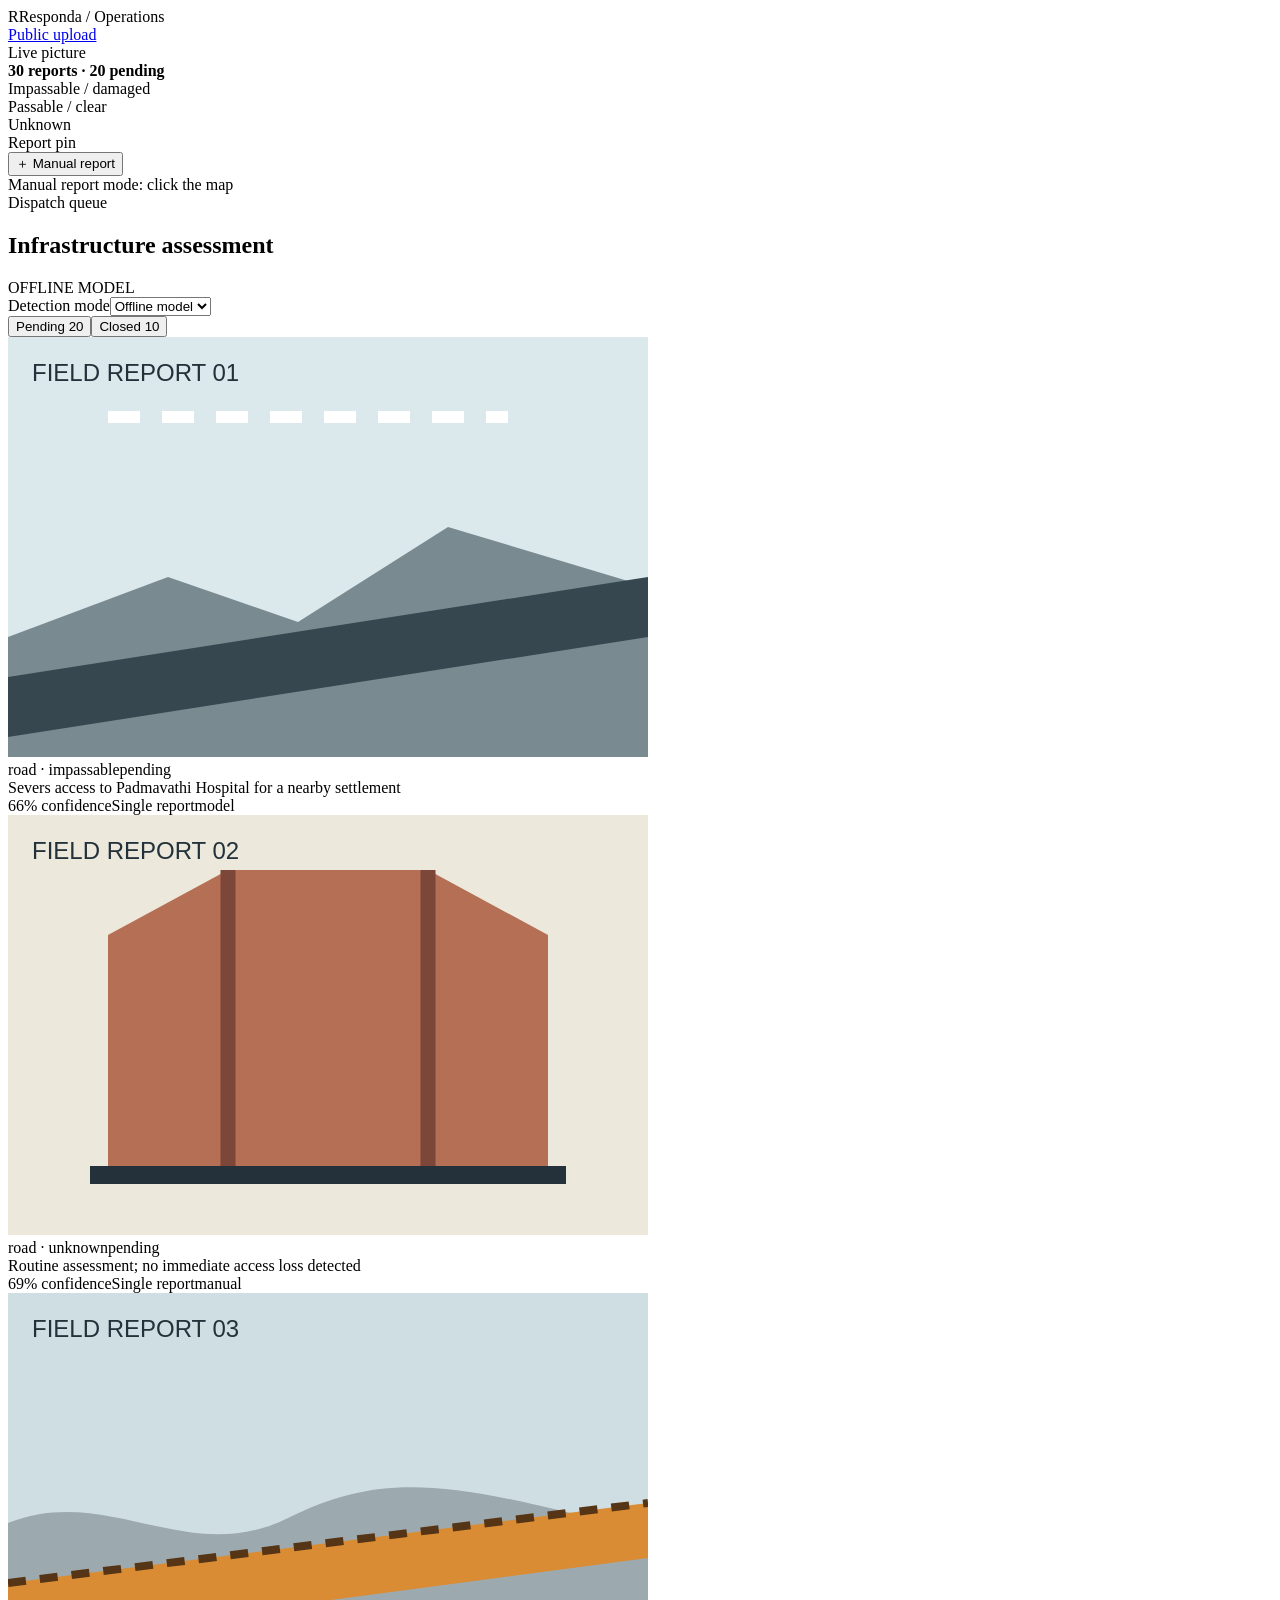
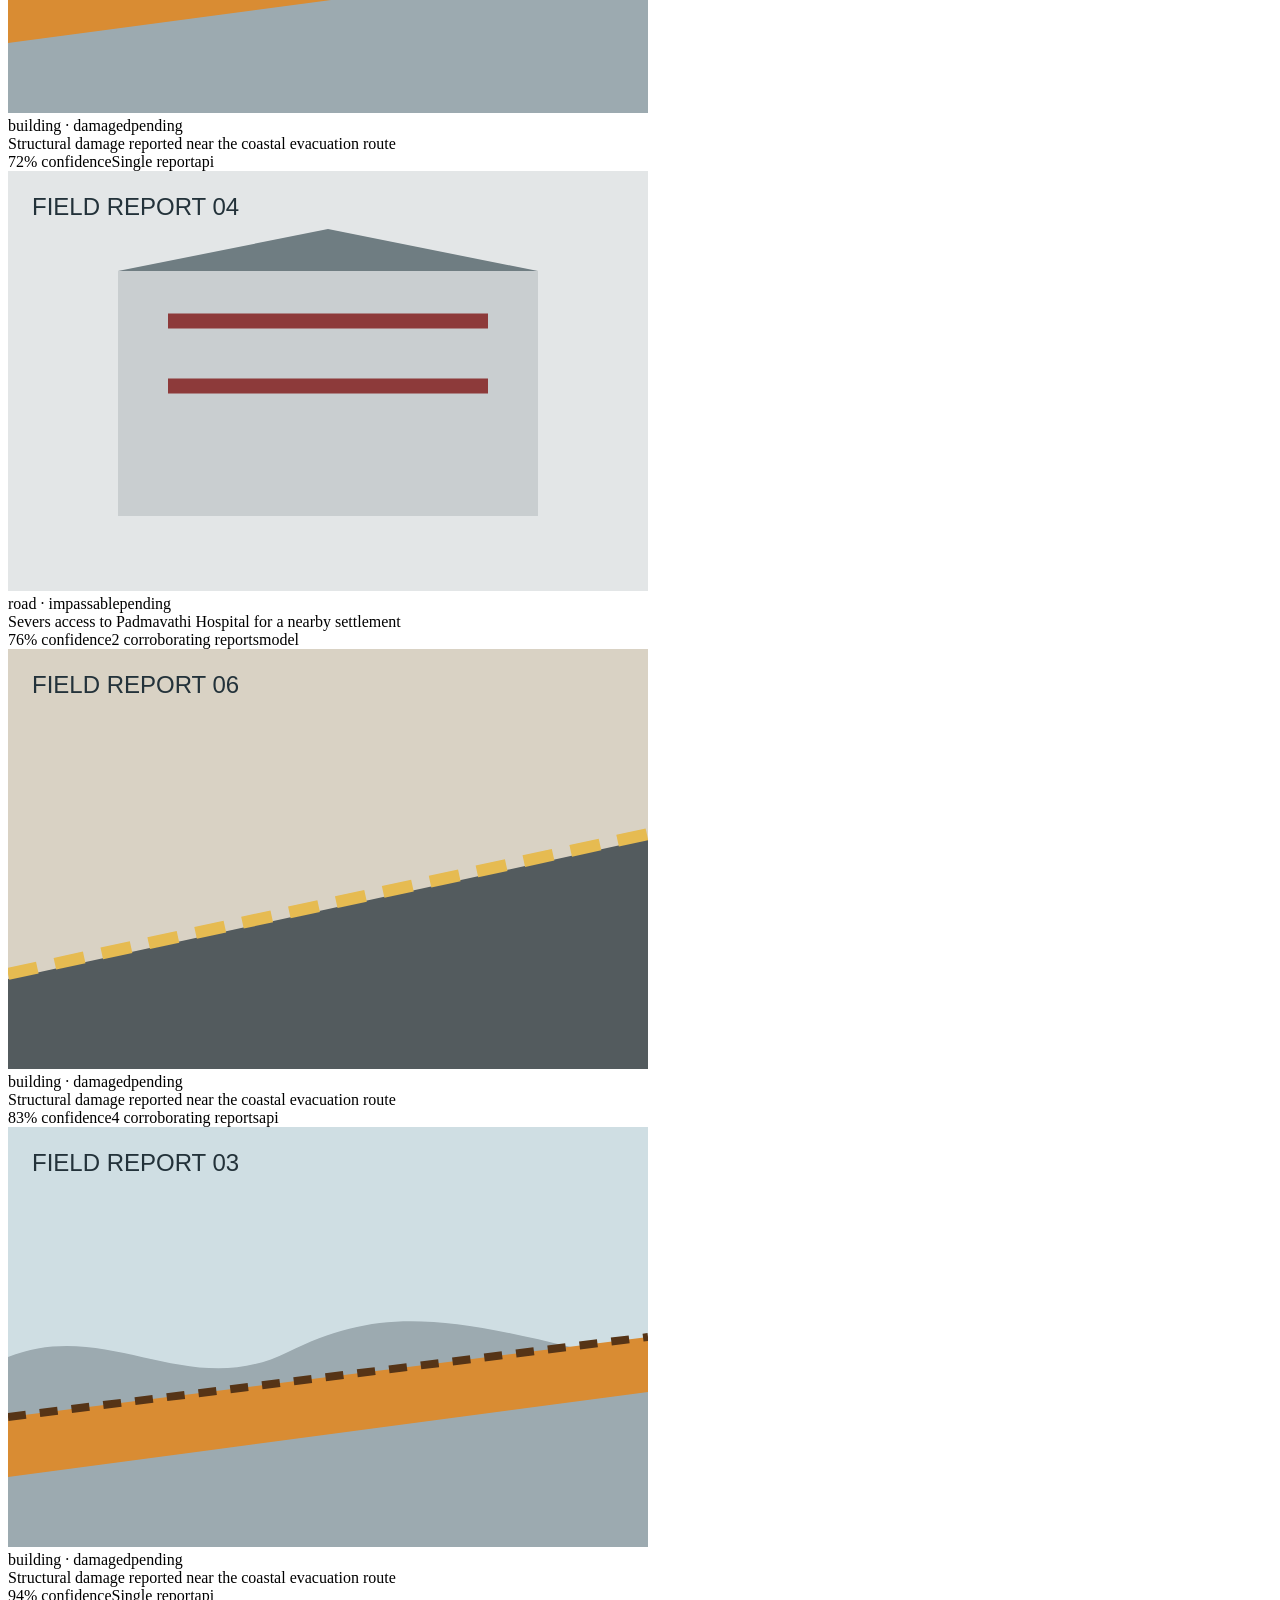
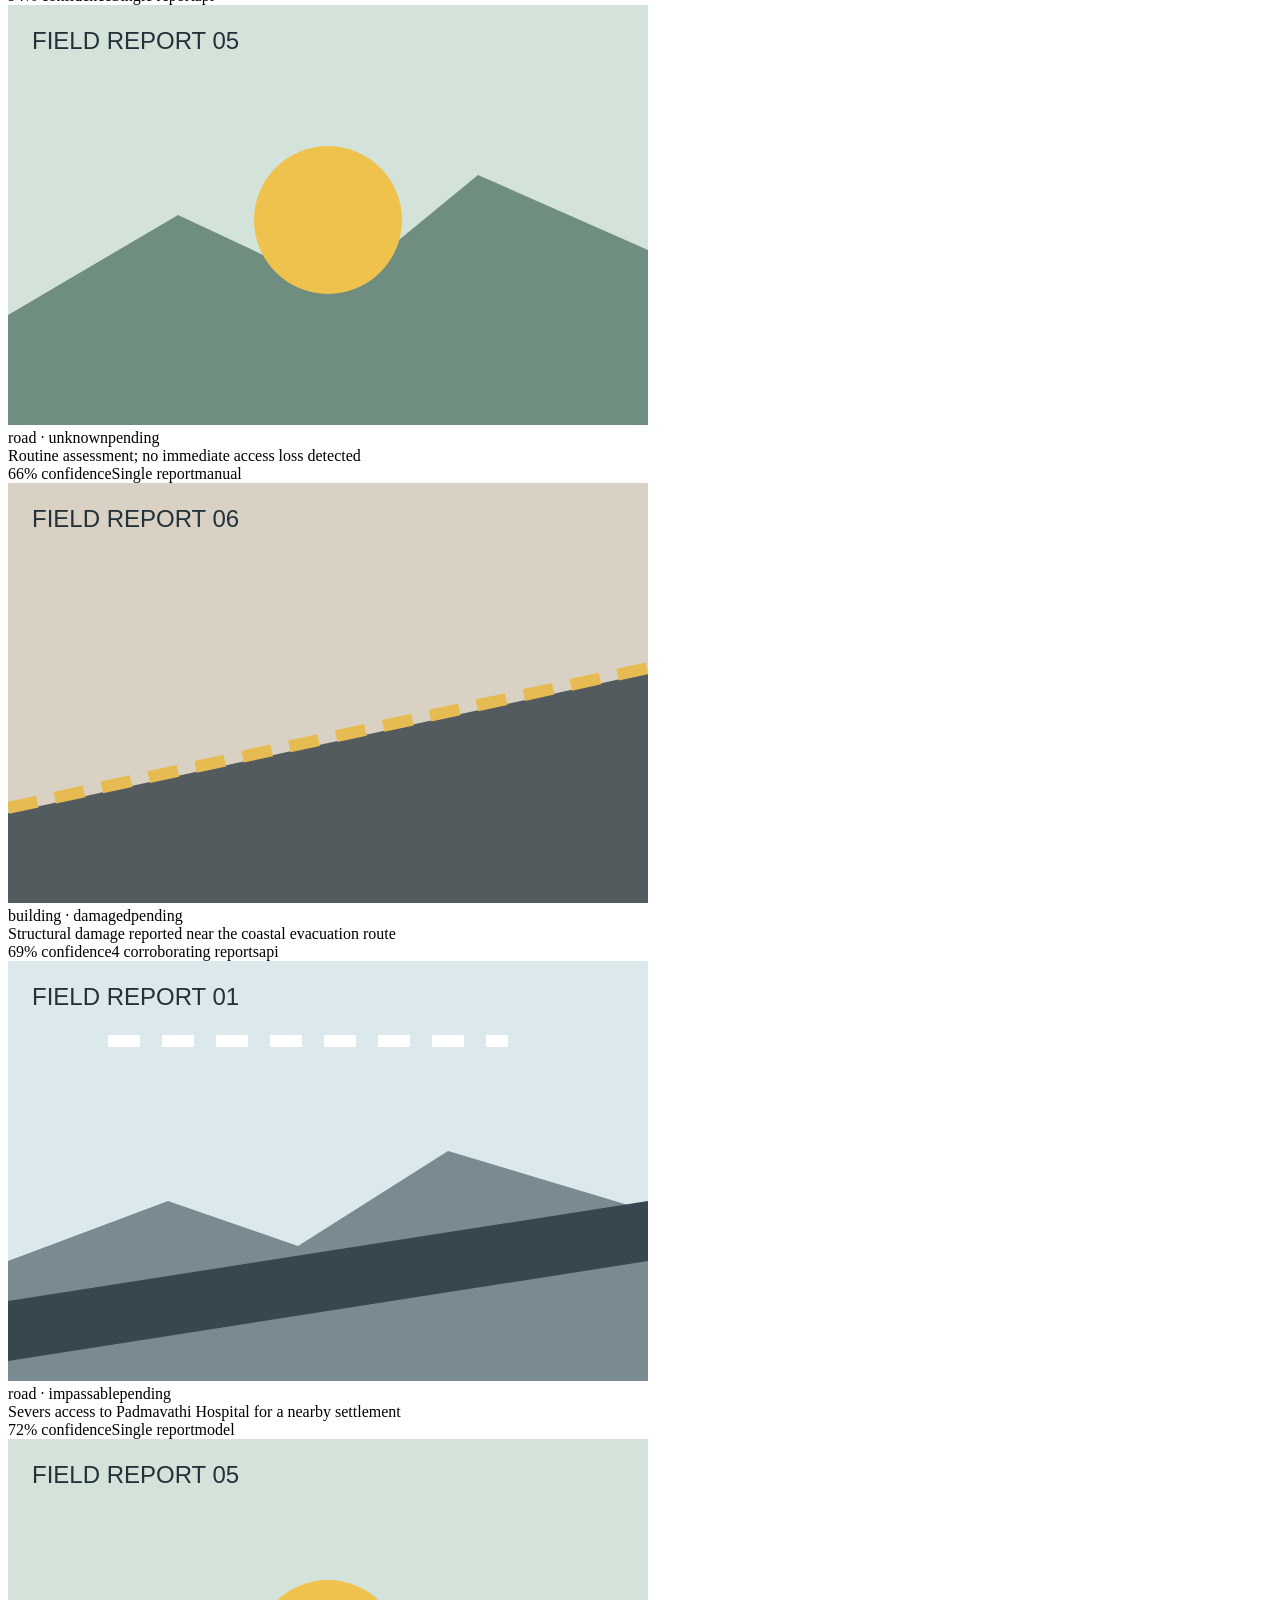
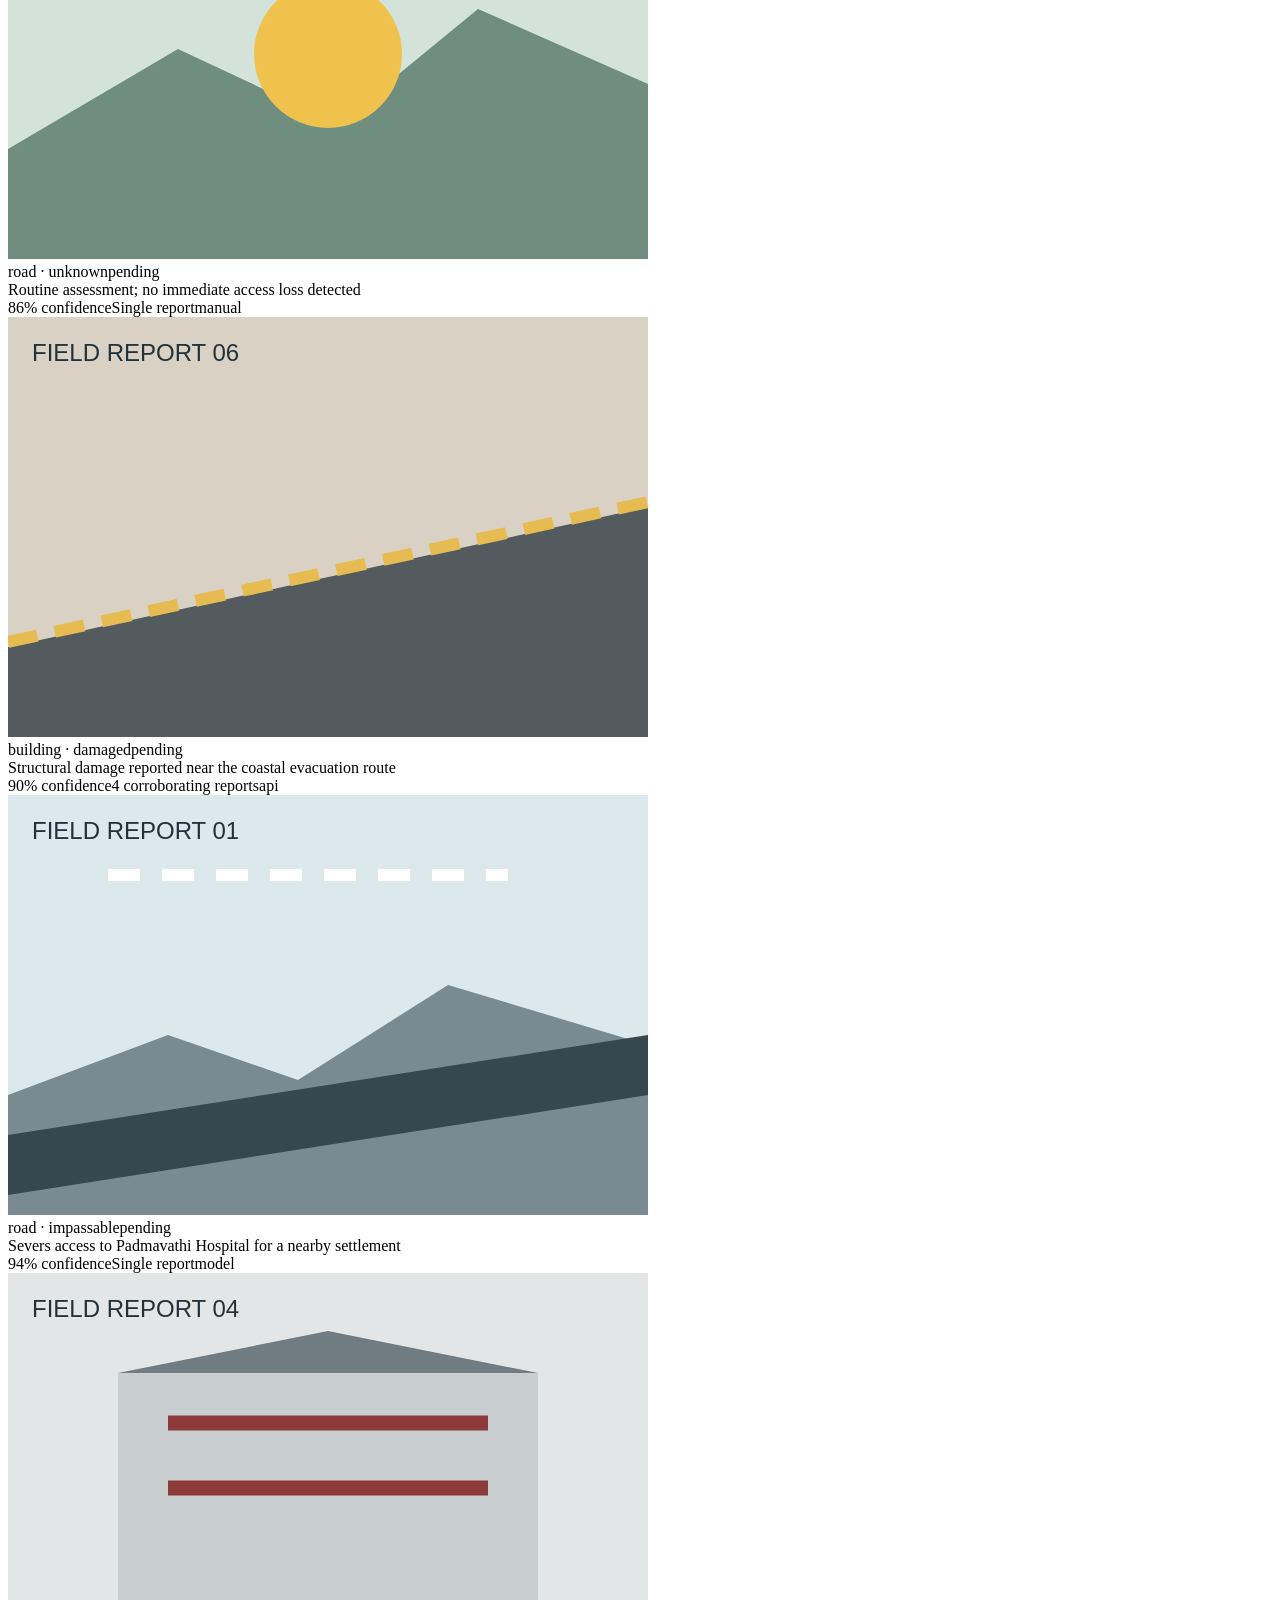
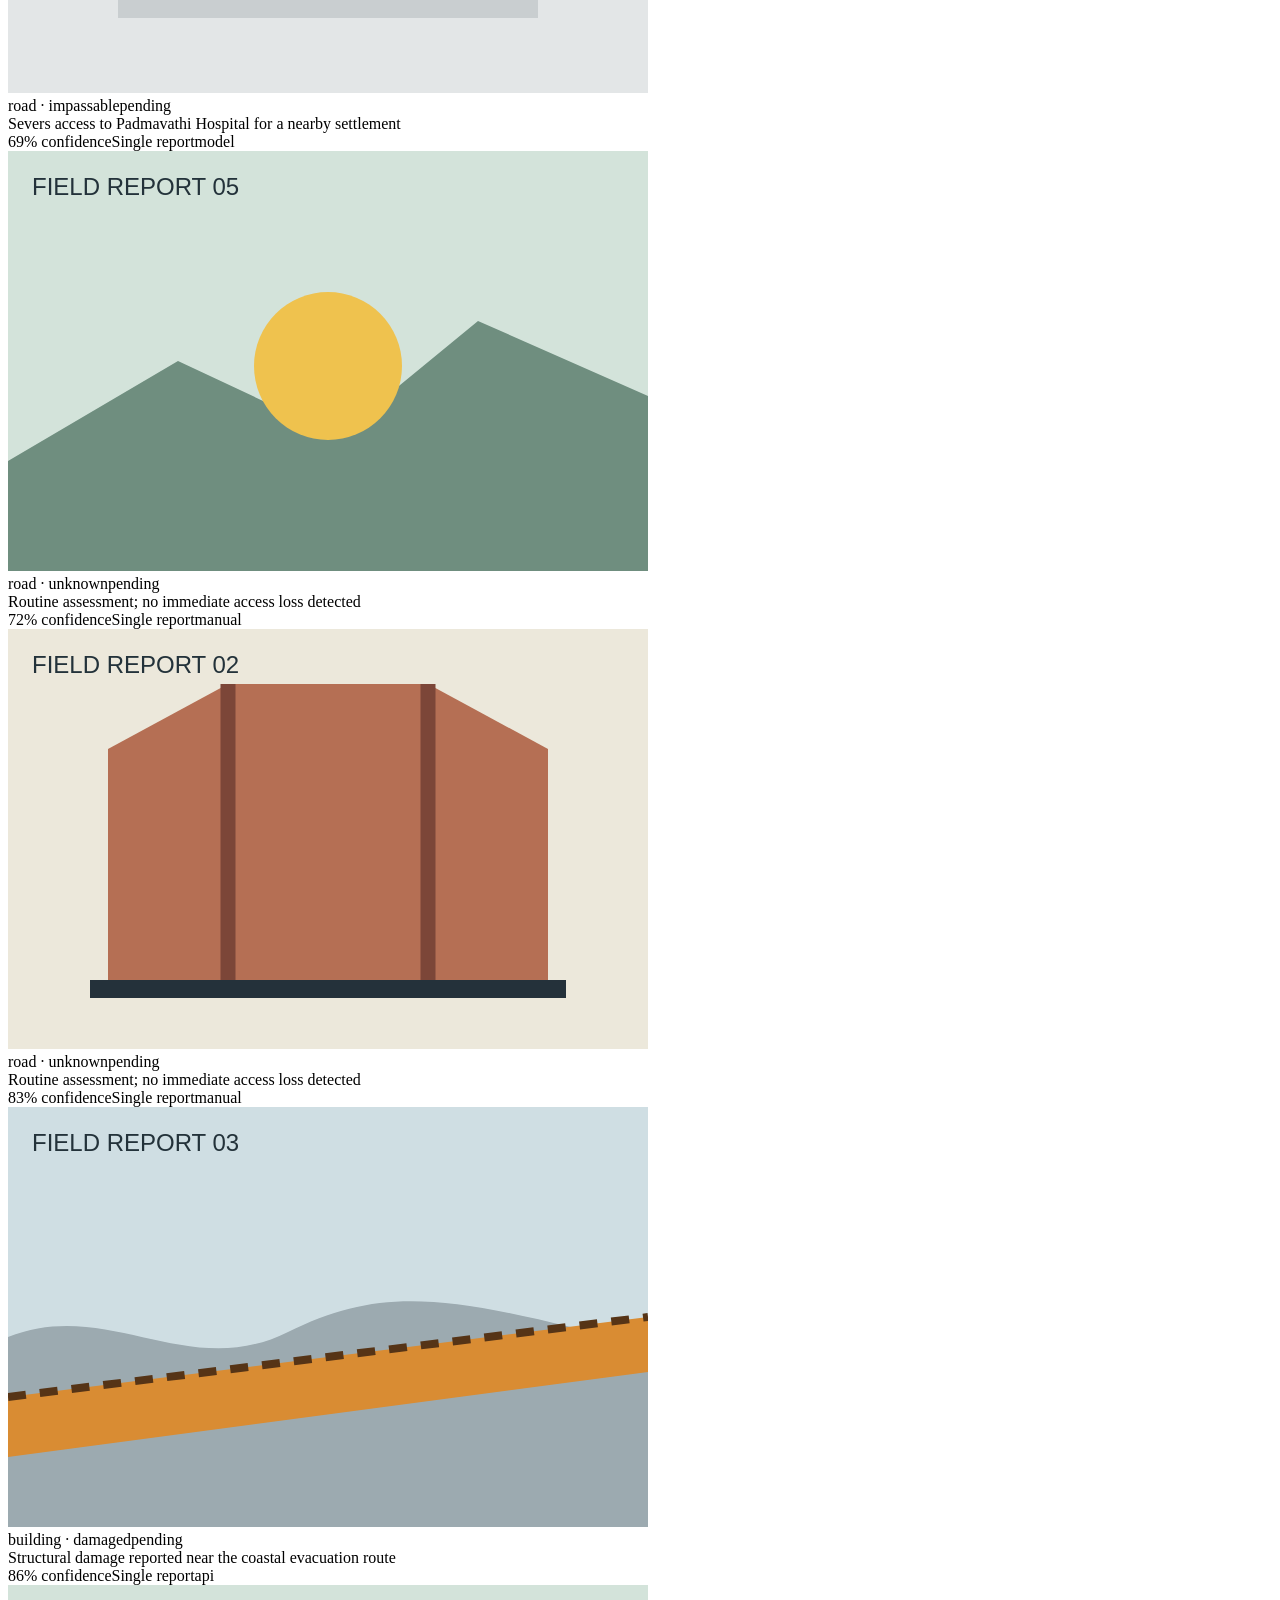
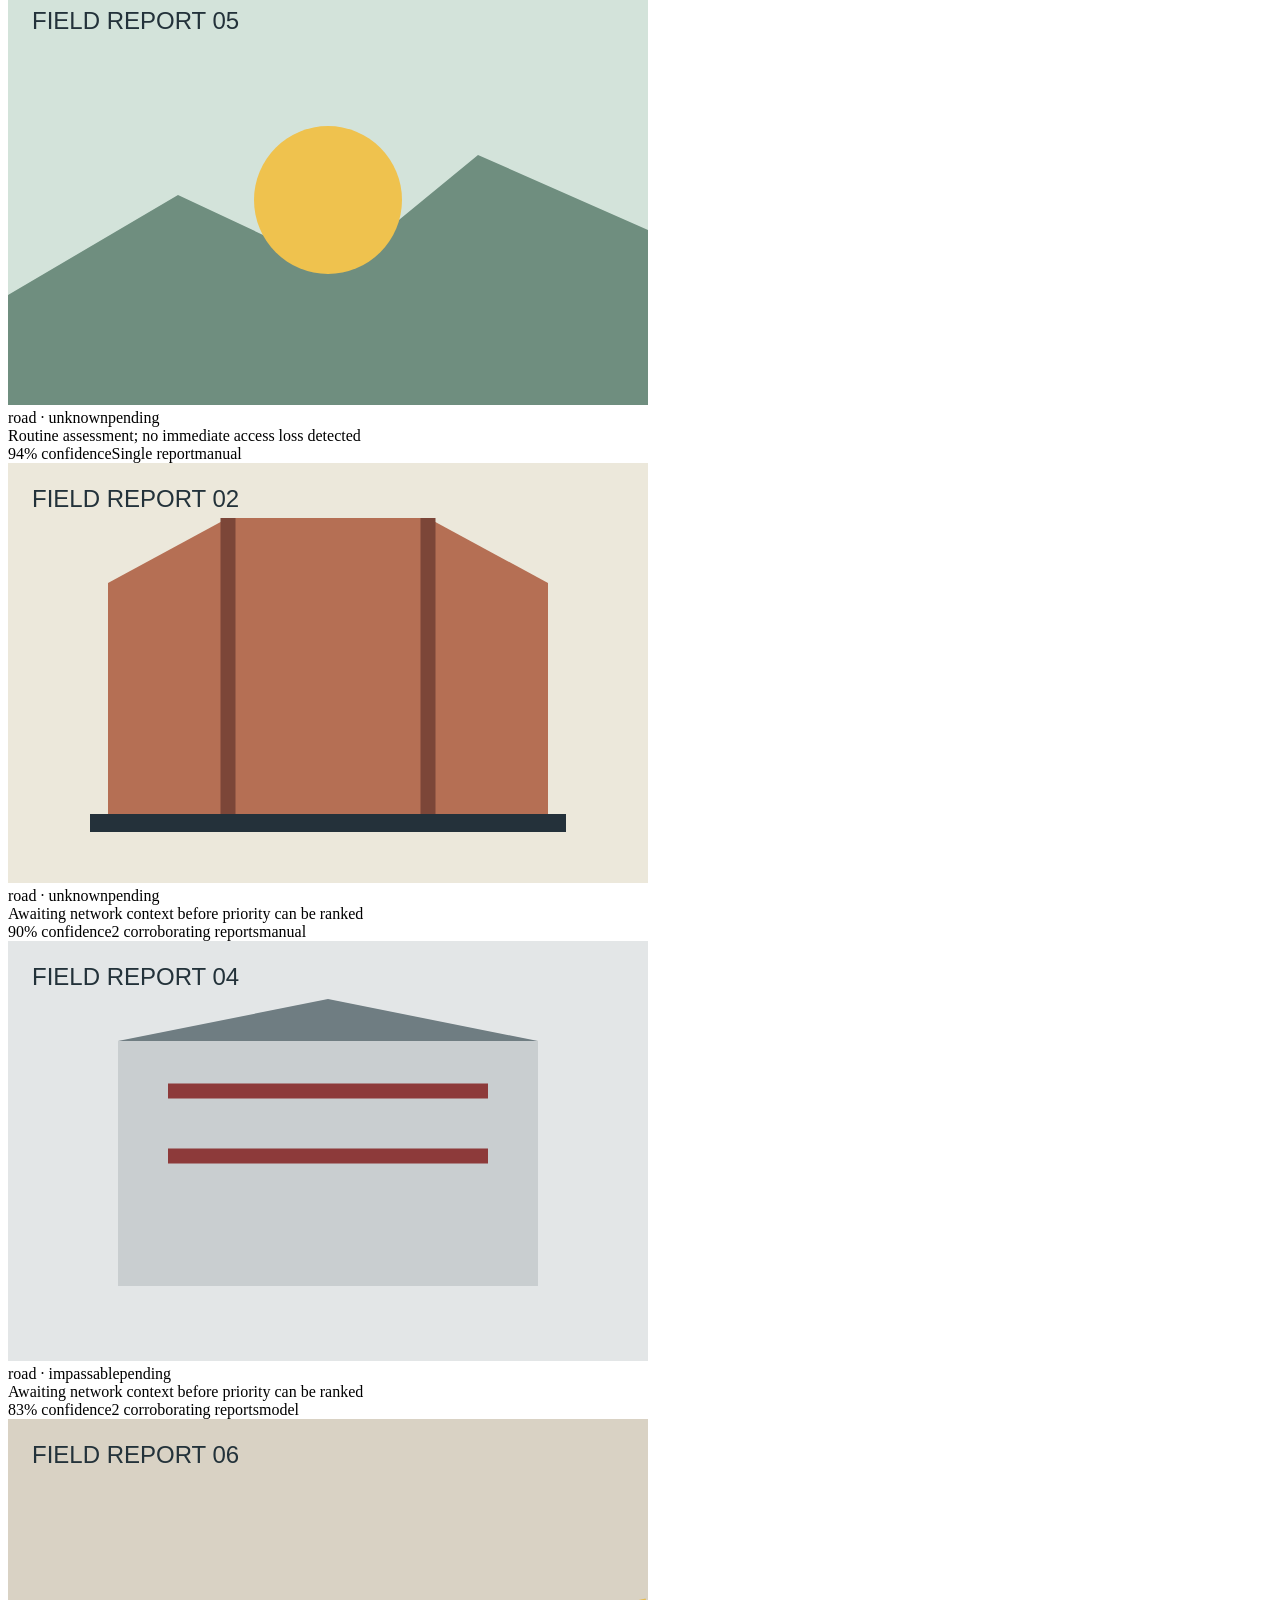
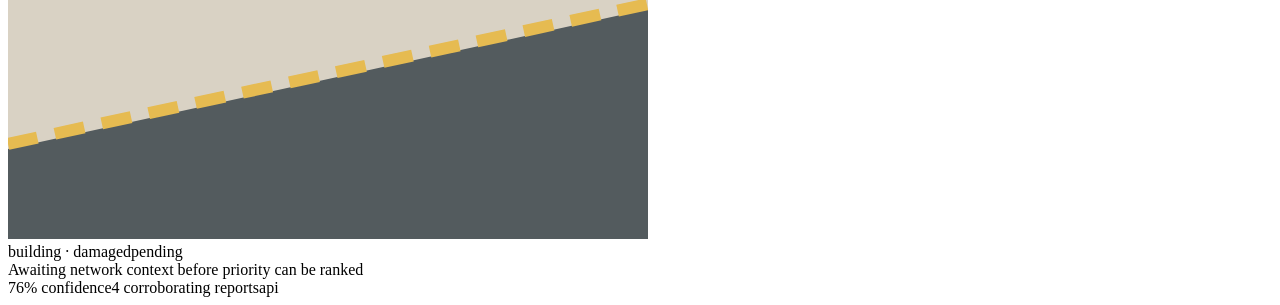
==== frontend/dashboard.html @ 4f3d780c "Build disaster infrastructure frontend" ====
<!doctype html>
<html lang="en">
<head>
  <meta charset="utf-8">
  <meta name="viewport" content="width=device-width, initial-scale=1">
  <title>Operator dashboard | Responda</title>
  <link rel="stylesheet" href="vendor/leaflet.css">
  <link rel="stylesheet" href="styles.css">
</head>
<body>
  <header class="app-header"><div class="brand"><span class="brand-mark">R</span><span>Responda <span class="muted">/ Operations</span></span></div><a class="header-link" href="upload.html">Public upload</a></header>
  <main class="dash-shell">
    <section class="map-pane"><div id="map" class="map-full"></div><div class="map-overlay"><div class="eyebrow">Live picture</div><strong id="mapCount">Loading reports…</strong><div class="legend"><div class="legend-item"><span class="legend-line" style="background:#b83a3a"></span>Impassable / damaged</div><div class="legend-item"><span class="legend-line" style="background:#55706b"></span>Passable / clear</div><div class="legend-item"><span class="legend-line unknown"></span>Unknown</div><div class="legend-item"><span class="legend-pin"></span>Report pin</div></div><button id="manualBtn" class="secondary-btn full-btn" type="button">＋ Manual report</button></div><div id="manualBanner" class="manual-banner">Manual report mode: click the map</div><div id="detail" class="detail"></div></section>
    <aside class="dashboard-side"><div class="dash-header"><div class="dash-title"><div><div class="eyebrow">Dispatch queue</div><h1>Infrastructure assessment</h1></div><span id="modeStatus" class="badge"></span></div><div class="mode-control"><label for="modeSelect" class="eyebrow">Detection mode</label><select id="modeSelect"><option value="model">Offline model</option><option value="api">Cloud API</option></select></div><div class="tabs"><button class="tab active" data-status="pending">Pending <span id="pendingCount"></span></button><button class="tab" data-status="closed">Closed <span id="closedCount"></span></button></div></div><div id="reportList" class="list"></div></aside>
  </main>
  <script src="vendor/leaflet.js"></script><script src="config.js"></script><script src="mocks/data.js"></script><script src="app.js"></script><script src="dashboard.js"></script>
</body>
</html>
---- frontend/vendor/leaflet.css ----
/* required styles */

.leaflet-pane,
.leaflet-tile,
.leaflet-marker-icon,
.leaflet-marker-shadow,
.leaflet-tile-container,
.leaflet-pane > svg,
.leaflet-pane > canvas,
.leaflet-zoom-box,
.leaflet-image-layer,
.leaflet-layer {
	position: absolute;
	left: 0;
	top: 0;
	}
.leaflet-container {
	overflow: hidden;
	}
.leaflet-tile,
.leaflet-marker-icon,
.leaflet-marker-shadow {
	-webkit-user-select: none;
	   -moz-user-select: none;
	        user-select: none;
	  -webkit-user-drag: none;
	}
/* Prevents IE11 from highlighting tiles in blue */
.leaflet-tile::selection {
	background: transparent;
}
/* Safari renders non-retina tile on retina better with this, but Chrome is worse */
.leaflet-safari .leaflet-tile {
	image-rendering: -webkit-optimize-contrast;
	}
/* hack that prevents hw layers "stretching" when loading new tiles */
.leaflet-safari .leaflet-tile-container {
	width: 1600px;
	height: 1600px;
	-webkit-transform-origin: 0 0;
	}
.leaflet-marker-icon,
.leaflet-marker-shadow {
	display: block;
	}
/* .leaflet-container svg: reset svg max-width decleration shipped in Joomla! (joomla.org) 3.x */
/* .leaflet-container img: map is broken in FF if you have max-width: 100% on tiles */
.leaflet-container .leaflet-overlay-pane svg {
	max-width: none !important;
	max-height: none !important;
	}
.leaflet-container .leaflet-marker-pane img,
.leaflet-container .leaflet-shadow-pane img,
.leaflet-container .leaflet-tile-pane img,
.leaflet-container img.leaflet-image-layer,
.leaflet-container .leaflet-tile {
	max-width: none !important;
	max-height: none !important;
	width: auto;
	padding: 0;
	}

.leaflet-container img.leaflet-tile {
	/* See: https://bugs.chromium.org/p/chromium/issues/detail?id=600120 */
	mix-blend-mode: plus-lighter;
}

.leaflet-container.leaflet-touch-zoom {
	-ms-touch-action: pan-x pan-y;
	touch-action: pan-x pan-y;
	}
.leaflet-container.leaflet-touch-drag {
	-ms-touch-action: pinch-zoom;
	/* Fallback for FF which doesn't support pinch-zoom */
	touch-action: none;
	touch-action: pinch-zoom;
}
.leaflet-container.leaflet-touch-drag.leaflet-touch-zoom {
	-ms-touch-action: none;
	touch-action: none;
}
.leaflet-container {
	-webkit-tap-highlight-color: transparent;
}
.leaflet-container a {
	-webkit-tap-highlight-color: rgba(51, 181, 229, 0.4);
}
.leaflet-tile {
	filter: inherit;
	visibility: hidden;
	}
.leaflet-tile-loaded {
	visibility: inherit;
	}
.leaflet-zoom-box {
	width: 0;
	height: 0;
	-moz-box-sizing: border-box;
	     box-sizing: border-box;
	z-index: 800;
	}
/* workaround for https://bugzilla.mozilla.org/show_bug.cgi?id=888319 */
.leaflet-overlay-pane svg {
	-moz-user-select: none;
	}

.leaflet-pane         { z-index: 400; }

.leaflet-tile-pane    { z-index: 200; }
.leaflet-overlay-pane { z-index: 400; }
.leaflet-shadow-pane  { z-index: 500; }
.leaflet-marker-pane  { z-index: 600; }
.leaflet-tooltip-pane   { z-index: 650; }
.leaflet-popup-pane   { z-index: 700; }

.leaflet-map-pane canvas { z-index: 100; }
.leaflet-map-pane svg    { z-index: 200; }

.leaflet-vml-shape {
	width: 1px;
	height: 1px;
	}
.lvml {
	behavior: url(#default#VML);
	display: inline-block;
	position: absolute;
	}


/* control positioning */

.leaflet-control {
	position: relative;
	z-index: 800;
	pointer-events: visiblePainted; /* IE 9-10 doesn't have auto */
	pointer-events: auto;
	}
.leaflet-top,
.leaflet-bottom {
	position: absolute;
	z-index: 1000;
	pointer-events: none;
	}
.leaflet-top {
	top: 0;
	}
.leaflet-right {
	right: 0;
	}
.leaflet-bottom {
	bottom: 0;
	}
.leaflet-left {
	left: 0;
	}
.leaflet-control {
	float: left;
	clear: both;
	}
.leaflet-right .leaflet-control {
	float: right;
	}
.leaflet-top .leaflet-control {
	margin-top: 10px;
	}
.leaflet-bottom .leaflet-control {
	margin-bottom: 10px;
	}
.leaflet-left .leaflet-control {
	margin-left: 10px;
	}
.leaflet-right .leaflet-control {
	margin-right: 10px;
	}


/* zoom and fade animations */

.leaflet-fade-anim .leaflet-popup {
	opacity: 0;
	-webkit-transition: opacity 0.2s linear;
	   -moz-transition: opacity 0.2s linear;
	        transition: opacity 0.2s linear;
	}
.leaflet-fade-anim .leaflet-map-pane .leaflet-popup {
	opacity: 1;
	}
.leaflet-zoom-animated {
	-webkit-transform-origin: 0 0;
	    -ms-transform-origin: 0 0;
	        transform-origin: 0 0;
	}
svg.leaflet-zoom-animated {
	will-change: transform;
}

.leaflet-zoom-anim .leaflet-zoom-animated {
	-webkit-transition: -webkit-transform 0.25s cubic-bezier(0,0,0.25,1);
	   -moz-transition:    -moz-transform 0.25s cubic-bezier(0,0,0.25,1);
	        transition:         transform 0.25s cubic-bezier(0,0,0.25,1);
	}
.leaflet-zoom-anim .leaflet-tile,
.leaflet-pan-anim .leaflet-tile {
	-webkit-transition: none;
	   -moz-transition: none;
	        transition: none;
	}

.leaflet-zoom-anim .leaflet-zoom-hide {
	visibility: hidden;
	}


/* cursors */

.leaflet-interactive {
	cursor: pointer;
	}
.leaflet-grab {
	cursor: -webkit-grab;
	cursor:    -moz-grab;
	cursor:         grab;
	}
.leaflet-crosshair,
.leaflet-crosshair .leaflet-interactive {
	cursor: crosshair;
	}
.leaflet-popup-pane,
.leaflet-control {
	cursor: auto;
	}
.leaflet-dragging .leaflet-grab,
.leaflet-dragging .leaflet-grab .leaflet-interactive,
.leaflet-dragging .leaflet-marker-draggable {
	cursor: move;
	cursor: -webkit-grabbing;
	cursor:    -moz-grabbing;
	cursor:         grabbing;
	}

/* marker & overlays interactivity */
.leaflet-marker-icon,
.leaflet-marker-shadow,
.leaflet-image-layer,
.leaflet-pane > svg path,
.leaflet-tile-container {
	pointer-events: none;
	}

.leaflet-marker-icon.leaflet-interactive,
.leaflet-image-layer.leaflet-interactive,
.leaflet-pane > svg path.leaflet-interactive,
svg.leaflet-image-layer.leaflet-interactive path {
	pointer-events: visiblePainted; /* IE 9-10 doesn't have auto */
	pointer-events: auto;
	}

/* visual tweaks */

.leaflet-container {
	background: #ddd;
	outline-offset: 1px;
	}
.leaflet-container a {
	color: #0078A8;
	}
.leaflet-zoom-box {
	border: 2px dotted #38f;
	background: rgba(255,255,255,0.5);
	}


/* general typography */
.leaflet-container {
	font-family: "Helvetica Neue", Arial, Helvetica, sans-serif;
	font-size: 12px;
	font-size: 0.75rem;
	line-height: 1.5;
	}


/* general toolbar styles */

.leaflet-bar {
	box-shadow: 0 1px 5px rgba(0,0,0,0.65);
	border-radius: 4px;
	}
.leaflet-bar a {
	background-color: #fff;
	border-bottom: 1px solid #ccc;
	width: 26px;
	height: 26px;
	line-height: 26px;
	display: block;
	text-align: center;
	text-decoration: none;
	color: black;
	}
.leaflet-bar a,
.leaflet-control-layers-toggle {
	background-position: 50% 50%;
	background-repeat: no-repeat;
	display: block;
	}
.leaflet-bar a:hover,
.leaflet-bar a:focus {
	background-color: #f4f4f4;
	}
.leaflet-bar a:first-child {
	border-top-left-radius: 4px;
	border-top-right-radius: 4px;
	}
.leaflet-bar a:last-child {
	border-bottom-left-radius: 4px;
	border-bottom-right-radius: 4px;
	border-bottom: none;
	}
.leaflet-bar a.leaflet-disabled {
	cursor: default;
	background-color: #f4f4f4;
	color: #bbb;
	}

.leaflet-touch .leaflet-bar a {
	width: 30px;
	height: 30px;
	line-height: 30px;
	}
.leaflet-touch .leaflet-bar a:first-child {
	border-top-left-radius: 2px;
	border-top-right-radius: 2px;
	}
.leaflet-touch .leaflet-bar a:last-child {
	border-bottom-left-radius: 2px;
	border-bottom-right-radius: 2px;
	}

/* zoom control */

.leaflet-control-zoom-in,
.leaflet-control-zoom-out {
	font: bold 18px 'Lucida Console', Monaco, monospace;
	text-indent: 1px;
	}

.leaflet-touch .leaflet-control-zoom-in, .leaflet-touch .leaflet-control-zoom-out  {
	font-size: 22px;
	}


/* layers control */

.leaflet-control-layers {
	box-shadow: 0 1px 5px rgba(0,0,0,0.4);
	background: #fff;
	border-radius: 5px;
	}
.leaflet-control-layers-toggle {
	background-image: url(images/layers.png);
	width: 36px;
	height: 36px;
	}
.leaflet-retina .leaflet-control-layers-toggle {
	background-image: url(images/layers-2x.png);
	background-size: 26px 26px;
	}
.leaflet-touch .leaflet-control-layers-toggle {
	width: 44px;
	height: 44px;
	}
.leaflet-control-layers .leaflet-control-layers-list,
.leaflet-control-layers-expanded .leaflet-control-layers-toggle {
	display: none;
	}
.leaflet-control-layers-expanded .leaflet-control-layers-list {
	display: block;
	position: relative;
	}
.leaflet-control-layers-expanded {
	padding: 6px 10px 6px 6px;
	color: #333;
	background: #fff;
	}
.leaflet-control-layers-scrollbar {
	overflow-y: scroll;
	overflow-x: hidden;
	padding-right: 5px;
	}
.leaflet-control-layers-selector {
	margin-top: 2px;
	position: relative;
	top: 1px;
	}
.leaflet-control-layers label {
	display: block;
	font-size: 13px;
	font-size: 1.08333em;
	}
.leaflet-control-layers-separator {
	height: 0;
	border-top: 1px solid #ddd;
	margin: 5px -10px 5px -6px;
	}

/* Default icon URLs */
.leaflet-default-icon-path { /* used only in path-guessing heuristic, see L.Icon.Default */
	background-image: url(images/marker-icon.png);
	}


/* attribution and scale controls */

.leaflet-container .leaflet-control-attribution {
	background: #fff;
	background: rgba(255, 255, 255, 0.8);
	margin: 0;
	}
.leaflet-control-attribution,
.leaflet-control-scale-line {
	padding: 0 5px;
	color: #333;
	line-height: 1.4;
	}
.leaflet-control-attribution a {
	text-decoration: none;
	}
.leaflet-control-attribution a:hover,
.leaflet-control-attribution a:focus {
	text-decoration: underline;
	}
.leaflet-attribution-flag {
	display: inline !important;
	vertical-align: baseline !important;
	width: 1em;
	height: 0.6669em;
	}
.leaflet-left .leaflet-control-scale {
	margin-left: 5px;
	}
.leaflet-bottom .leaflet-control-scale {
	margin-bottom: 5px;
	}
.leaflet-control-scale-line {
	border: 2px solid #777;
	border-top: none;
	line-height: 1.1;
	padding: 2px 5px 1px;
	white-space: nowrap;
	-moz-box-sizing: border-box;
	     box-sizing: border-box;
	background: rgba(255, 255, 255, 0.8);
	text-shadow: 1px 1px #fff;
	}
.leaflet-control-scale-line:not(:first-child) {
	border-top: 2px solid #777;
	border-bottom: none;
	margin-top: -2px;
	}
.leaflet-control-scale-line:not(:first-child):not(:last-child) {
	border-bottom: 2px solid #777;
	}

.leaflet-touch .leaflet-control-attribution,
.leaflet-touch .leaflet-control-layers,
.leaflet-touch .leaflet-bar {
	box-shadow: none;
	}
.leaflet-touch .leaflet-control-layers,
.leaflet-touch .leaflet-bar {
	border: 2px solid rgba(0,0,0,0.2);
	background-clip: padding-box;
	}


/* popup */

.leaflet-popup {
	position: absolute;
	text-align: center;
	margin-bottom: 20px;
	}
.leaflet-popup-content-wrapper {
	padding: 1px;
	text-align: left;
	border-radius: 12px;
	}
.leaflet-popup-content {
	margin: 13px 24px 13px 20px;
	line-height: 1.3;
	font-size: 13px;
	font-size: 1.08333em;
	min-height: 1px;
	}
.leaflet-popup-content p {
	margin: 17px 0;
	margin: 1.3em 0;
	}
.leaflet-popup-tip-container {
	width: 40px;
	height: 20px;
	position: absolute;
	left: 50%;
	margin-top: -1px;
	margin-left: -20px;
	overflow: hidden;
	pointer-events: none;
	}
.leaflet-popup-tip {
	width: 17px;
	height: 17px;
	padding: 1px;

	margin: -10px auto 0;
	pointer-events: auto;

	-webkit-transform: rotate(45deg);
	   -moz-transform: rotate(45deg);
	    -ms-transform: rotate(45deg);
	        transform: rotate(45deg);
	}
.leaflet-popup-content-wrapper,
.leaflet-popup-tip {
	background: white;
	color: #333;
	box-shadow: 0 3px 14px rgba(0,0,0,0.4);
	}
.leaflet-container a.leaflet-popup-close-button {
	position: absolute;
	top: 0;
	right: 0;
	border: none;
	text-align: center;
	width: 24px;
	height: 24px;
	font: 16px/24px Tahoma, Verdana, sans-serif;
	color: #757575;
	text-decoration: none;
	background: transparent;
	}
.leaflet-container a.leaflet-popup-close-button:hover,
.leaflet-container a.leaflet-popup-close-button:focus {
	color: #585858;
	}
.leaflet-popup-scrolled {
	overflow: auto;
	}

.leaflet-oldie .leaflet-popup-content-wrapper {
	-ms-zoom: 1;
	}
.leaflet-oldie .leaflet-popup-tip {
	width: 24px;
	margin: 0 auto;

	-ms-filter: "progid:DXImageTransform.Microsoft.Matrix(M11=0.70710678, M12=0.70710678, M21=-0.70710678, M22=0.70710678)";
	filter: progid:DXImageTransform.Microsoft.Matrix(M11=0.70710678, M12=0.70710678, M21=-0.70710678, M22=0.70710678);
	}

.leaflet-oldie .leaflet-control-zoom,
.leaflet-oldie .leaflet-control-layers,
.leaflet-oldie .leaflet-popup-content-wrapper,
.leaflet-oldie .leaflet-popup-tip {
	border: 1px solid #999;
	}


/* div icon */

.leaflet-div-icon {
	background: #fff;
	border: 1px solid #666;
	}


/* Tooltip */
/* Base styles for the element that has a tooltip */
.leaflet-tooltip {
	position: absolute;
	padding: 6px;
	background-color: #fff;
	border: 1px solid #fff;
	border-radius: 3px;
	color: #222;
	white-space: nowrap;
	-webkit-user-select: none;
	-moz-user-select: none;
	-ms-user-select: none;
	user-select: none;
	pointer-events: none;
	box-shadow: 0 1px 3px rgba(0,0,0,0.4);
	}
.leaflet-tooltip.leaflet-interactive {
	cursor: pointer;
	pointer-events: auto;
	}
.leaflet-tooltip-top:before,
.leaflet-tooltip-bottom:before,
.leaflet-tooltip-left:before,
.leaflet-tooltip-right:before {
	position: absolute;
	pointer-events: none;
	border: 6px solid transparent;
	background: transparent;
	content: "";
	}

/* Directions */

.leaflet-tooltip-bottom {
	margin-top: 6px;
}
.leaflet-tooltip-top {
	margin-top: -6px;
}
.leaflet-tooltip-bottom:before,
.leaflet-tooltip-top:before {
	left: 50%;
	margin-left: -6px;
	}
.leaflet-tooltip-top:before {
	bottom: 0;
	margin-bottom: -12px;
	border-top-color: #fff;
	}
.leaflet-tooltip-bottom:before {
	top: 0;
	margin-top: -12px;
	margin-left: -6px;
	border-bottom-color: #fff;
	}
.leaflet-tooltip-left {
	margin-left: -6px;
}
.leaflet-tooltip-right {
	margin-left: 6px;
}
.leaflet-tooltip-left:before,
.leaflet-tooltip-right:before {
	top: 50%;
	margin-top: -6px;
	}
.leaflet-tooltip-left:before {
	right: 0;
	margin-right: -12px;
	border-left-color: #fff;
	}
.leaflet-tooltip-right:before {
	left: 0;
	margin-left: -12px;
	border-right-color: #fff;
	}

/* Printing */

@media print {
	/* Prevent printers from removing background-images of controls. */
	.leaflet-control {
		-webkit-print-color-adjust: exact;
		print-color-adjust: exact;
		}
	}
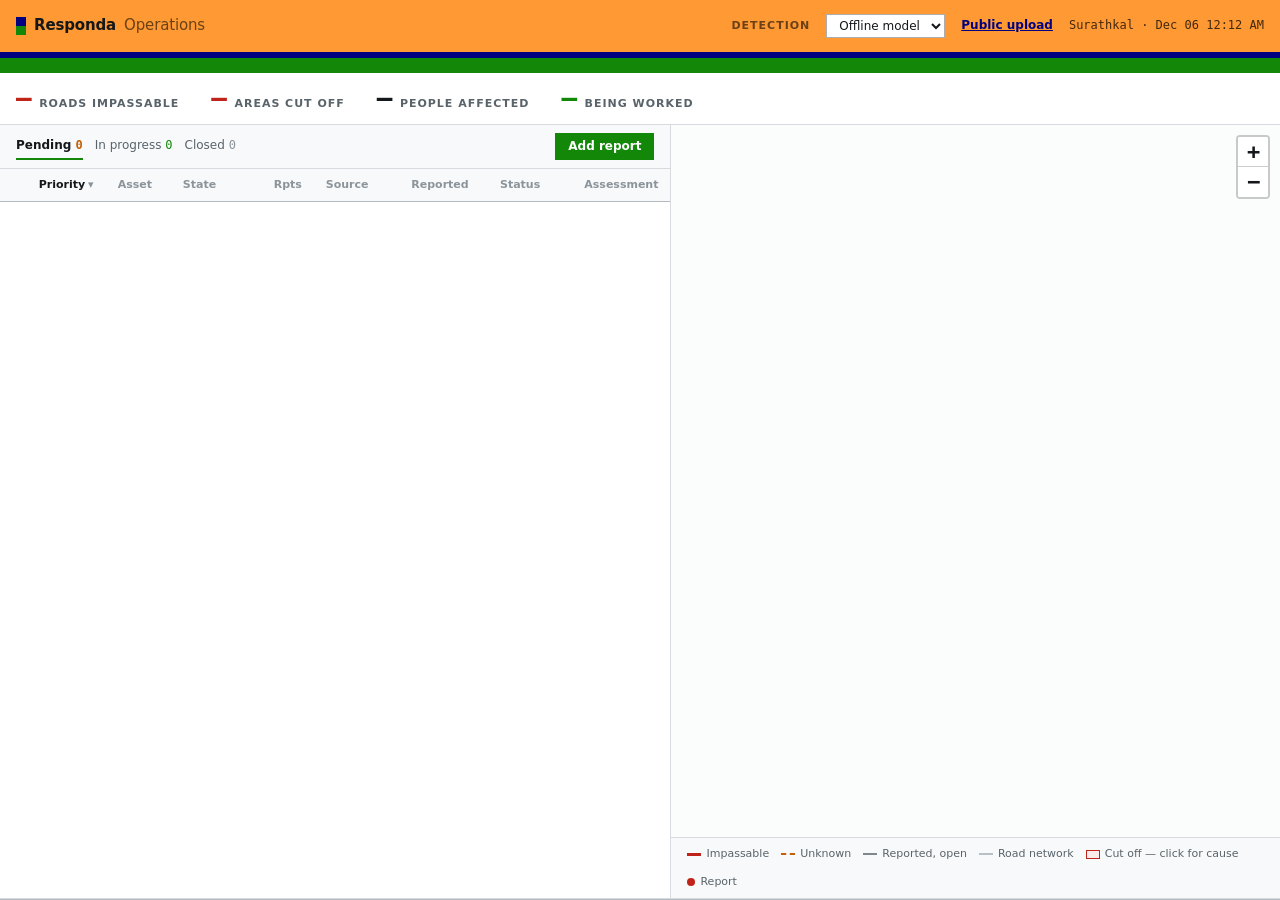
==== commit 43550f1d: "Wire real damage detection, operator workflow, and frontend integration Adds DeepSeek vision detecti" ====
--- a/frontend/dashboard.html
+++ b/frontend/dashboard.html
@@ -3,16 +3,93 @@
 <head>
   <meta charset="utf-8">
   <meta name="viewport" content="width=device-width, initial-scale=1">
-  <title>Operator dashboard | Responda</title>
+  <title>Operations · Responda</title>
+  <meta name="description" content="District disaster management operations console: road passability, severed communities, and the triage queue for incoming field reports.">
+  <link rel="icon" href="data:image/svg+xml,<svg xmlns='http://www.w3.org/2000/svg' viewBox='0 0 32 32'><rect width='32' height='10' fill='%23ff9933'/><rect y='10' width='32' height='12' fill='%23ffffff'/><rect y='22' width='32' height='10' fill='%23138808'/><circle cx='16' cy='16' r='4' fill='none' stroke='%23000080' stroke-width='1.6'/></svg>">
   <link rel="stylesheet" href="vendor/leaflet.css">
   <link rel="stylesheet" href="styles.css">
 </head>
 <body>
-  <header class="app-header"><div class="brand"><span class="brand-mark">R</span><span>Responda <span class="muted">/ Operations</span></span></div><a class="header-link" href="upload.html">Public upload</a></header>
-  <main class="dash-shell">
-    <section class="map-pane"><div id="map" class="map-full"></div><div class="map-overlay"><div class="eyebrow">Live picture</div><strong id="mapCount">Loading reports…</strong><div class="legend"><div class="legend-item"><span class="legend-line" style="background:#b83a3a"></span>Impassable / damaged</div><div class="legend-item"><span class="legend-line" style="background:#55706b"></span>Passable / clear</div><div class="legend-item"><span class="legend-line unknown"></span>Unknown</div><div class="legend-item"><span class="legend-pin"></span>Report pin</div></div><button id="manualBtn" class="secondary-btn full-btn" type="button">＋ Manual report</button></div><div id="manualBanner" class="manual-banner">Manual report mode: click the map</div><div id="detail" class="detail"></div></section>
-    <aside class="dashboard-side"><div class="dash-header"><div class="dash-title"><div><div class="eyebrow">Dispatch queue</div><h1>Infrastructure assessment</h1></div><span id="modeStatus" class="badge"></span></div><div class="mode-control"><label for="modeSelect" class="eyebrow">Detection mode</label><select id="modeSelect"><option value="model">Offline model</option><option value="api">Cloud API</option></select></div><div class="tabs"><button class="tab active" data-status="pending">Pending <span id="pendingCount"></span></button><button class="tab" data-status="closed">Closed <span id="closedCount"></span></button></div></div><div id="reportList" class="list"></div></aside>
-  </main>
-  <script src="vendor/leaflet.js"></script><script src="config.js"></script><script src="mocks/data.js"></script><script src="app.js"></script><script src="dashboard.js"></script>
+<div class="shell">
+
+  <header class="topbar">
+    <div class="wordmark"><i class="mark"></i>Responda <span>Operations</span></div>
+    <div class="topbar-right">
+      <label class="sr-only" for="mode">Detection mode</label>
+      <span class="label">Detection</span>
+      <select id="mode">
+        <option value="model">Offline model</option>
+        <option value="api">Cloud API</option>
+      </select>
+      <a href="upload.html">Public upload</a>
+      <span id="clock" class="num">Surathkal</span>
+    </div>
+  </header>
+  <div class="accent-rule"></div>
+
+  <div class="impact" id="impact" role="status" aria-live="polite">
+    <div class="figure bad"><b id="figRoads">—</b><span>Roads impassable</span></div>
+    <div class="figure bad"><b id="figAreas">—</b><span>Areas cut off</span></div>
+    <div class="figure plain"><b id="figPeople">—</b><span>People affected</span></div>
+    <div class="figure ok"><b id="figWorking">—</b><span>Being worked</span></div>
+    <div class="impact-note" id="impactNote"></div>
+  </div>
+
+  <div class="workspace">
+    <section class="queue">
+      <div class="queue-bar">
+        <div class="filters" role="tablist">
+          <button class="filter" role="tab" data-status="pending" aria-selected="true">Pending <span class="n warn" id="nPending">0</span></button>
+          <button class="filter" role="tab" data-status="in_progress" aria-selected="false">In progress <span class="n ok" id="nProgress">0</span></button>
+          <button class="filter" role="tab" data-status="closed" aria-selected="false">Closed <span class="n" id="nClosed">0</span></button>
+        </div>
+        <button class="btn btn-primary" id="addBtn" type="button">Add report</button>
+      </div>
+      <div class="tablewrap">
+        <table>
+          <colgroup>
+            <col class="c-pri"><col class="c-asset"><col class="c-state">
+            <col class="c-rpts"><col class="c-src"><col class="c-when">
+            <col class="c-status"><col>
+          </colgroup>
+          <thead>
+            <tr>
+              <th class="right" data-sort="priority_score" aria-sort="descending"><button type="button">Priority<span class="sort">▾</span></button></th>
+              <th data-sort="asset_type"><button type="button">Asset</button></th>
+              <th data-sort="state"><button type="button">State</button></th>
+              <th class="right" data-sort="n_reports"><button type="button">Rpts</button></th>
+              <th data-sort="detection_mode"><button type="button">Source</button></th>
+              <th data-sort="created_at"><button type="button">Reported</button></th>
+              <th data-sort="status"><button type="button">Status</button></th>
+              <th class="why" data-sort="priority_reason"><button type="button">Assessment</button></th>
+            </tr>
+          </thead>
+          <tbody id="rows"></tbody>
+        </table>
+      </div>
+    </section>
+
+    <section class="mapwrap" id="mapwrap">
+      <div id="map" class="map"></div>
+      <div class="hint" id="hint">Click the map to place the report. Esc to cancel.</div>
+      <div class="legend">
+        <span class="k-bad"><i></i>Impassable</span>
+        <span class="k-warn"><i></i>Unknown</span>
+        <span class="k-aff"><i></i>Reported, open</span>
+        <span class="k-net"><i></i>Road network</span>
+        <span class="k-pocket"><i></i>Cut off — click for cause</span>
+        <span class="k-pin"><i></i>Report</span>
+      </div>
+    </section>
+  </div>
+
+  <section class="detail" id="detail" aria-hidden="true"></section>
+</div>
+
+<script src="vendor/leaflet.js"></script>
+<script src="config.js"></script>
+<script src="mocks/data.js"></script>
+<script src="app.js"></script>
+<script src="dashboard.js"></script>
 </body>
 </html>
--- a/frontend/styles.css
+++ b/frontend/styles.css
@@ -0,0 +1,493 @@
+/* ==========================================================================
+   Responda — operations console
+   Light ground, thin rules, tabular data. No pills, no keyframes.
+   Four semantic colours (bad / warn / ok / neutral), one spacing scale,
+   one type scale. Nothing below picks its own hex.
+   ========================================================================== */
+
+:root {
+  /* Ground and structure */
+  --ground: #eef0f2;
+  --paper: #ffffff;
+  --panel: #f8f9fa;
+  --rule: #d7dbdf;
+  --rule-strong: #b3babf;
+  --hover: #eff3f6;
+  --selected: #eaf4ee;
+
+  /* Ink */
+  --ink: #14181b;
+  --ink-2: #59636a;
+  --ink-3: #8b949a;
+
+  /* Semantic. Each is legible as text on white and as a line on the map.
+     Red carries danger only. Orange and green are the secondary colours and
+     appear on state, status and the primary action -- nowhere else. */
+  --bad: #c02418;
+  --bad-soft: #fbeceb;
+  --warn: #c2610a;       /* orange as TEXT: true saffron on white is ~2:1 */
+  --warn-soft: #fdf2e6;
+
+  /* Indian flag, exact values. Used for the header bands only. */
+  --flag-saffron: #ff9933;
+  --flag-green: #138808;
+  --flag-navy: #000080;
+  --ok: #138808;
+  --ok-soft: #e9f4ee;
+  --neutral: #6b7276;
+
+  /* Map */
+  --map-ground: #fbfcfc;
+  --map-road: #b9c0c5;
+  --map-affected: #7d878d;
+
+  /* Green is the action colour: primary buttons, the active tab, selection. */
+  --accent: #138808;
+  --accent-dark: #0d6206;
+
+  /* Spacing */
+  --s1: 4px;
+  --s2: 8px;
+  --s3: 12px;
+  --s4: 16px;
+  --s5: 24px;
+  --s6: 32px;
+
+  /* Type */
+  --t-xs: 11px;
+  --t-sm: 12px;
+  --t-base: 13px;
+  --t-md: 15px;
+  --t-xl: 26px;
+
+  --font: ui-sans-serif, system-ui, -apple-system, "Segoe UI", Roboto, "Helvetica Neue", Arial, sans-serif;
+  --font-num: ui-monospace, "Cascadia Mono", "SF Mono", "Segoe UI Mono", Menlo, Consolas, monospace;
+
+  font-family: var(--font);
+  color-scheme: light;
+}
+
+* { box-sizing: border-box }
+
+body {
+  margin: 0;
+  background: var(--ground);
+  color: var(--ink);
+  font-size: var(--t-base);
+  line-height: 1.45;
+  -webkit-font-smoothing: antialiased;
+}
+
+button, input, select { font: inherit; color: inherit }
+button { cursor: pointer }
+h1, h2, h3 { margin: 0; font-weight: 600 }
+table { border-collapse: collapse; width: 100% }
+
+:focus-visible { outline: 2px solid var(--accent); outline-offset: -2px }
+
+.num { font-family: var(--font-num); font-variant-numeric: tabular-nums }
+.muted { color: var(--ink-2) }
+.txt-bad { color: var(--bad) }
+.txt-warn { color: var(--warn) }
+.txt-ok { color: var(--ok) }
+.txt-neutral { color: var(--ink-2) }
+
+.label {
+  font-size: var(--t-xs);
+  text-transform: uppercase;
+  letter-spacing: .09em;
+  color: var(--ink-3);
+  font-weight: 600;
+}
+
+.sr-only {
+  position: absolute; width: 1px; height: 1px; overflow: hidden;
+  clip-path: inset(50%); white-space: nowrap;
+}
+
+/* State is shown by a square and a word, never a pill. */
+.dot {
+  display: inline-block;
+  width: 8px; height: 8px;
+  margin-right: 6px;
+  vertical-align: baseline;
+  background: var(--neutral);
+}
+.dot.bad { background: var(--bad) }
+.dot.warn { background: var(--warn) }
+.dot.ok { background: var(--ok) }
+.dot.building { transform: rotate(45deg); width: 7px; height: 7px }
+
+/* ============================================================ Header */
+
+/* The header is the one solid block of colour in the product: the tricolour,
+   saffron over navy over green. Text on it is dark ink -- white on true
+   saffron is about 1.9:1 and unreadable. Everything below stays white so the
+   red states keep all the urgency. */
+.topbar {
+  display: flex;
+  align-items: center;
+  gap: var(--s4);
+  height: 58px;
+  padding: 0 var(--s4);
+  background: var(--flag-saffron);
+  border-bottom: 6px solid var(--flag-navy);
+  color: var(--ink);
+}
+.accent-rule { height: 15px; background: var(--flag-green) }
+.wordmark {
+  font-weight: 700; letter-spacing: -.01em; font-size: var(--t-md);
+  display: flex; align-items: center; gap: var(--s2);
+  color: var(--ink);
+}
+.wordmark span { color: rgba(0, 0, 0, .58); font-weight: 400 }
+.wordmark .mark {
+  width: 10px; height: 18px;
+  background: linear-gradient(var(--flag-navy) 0 50%, var(--flag-green) 50% 100%);
+}
+.topbar-right {
+  margin-left: auto;
+  display: flex; align-items: center; gap: var(--s4);
+  font-size: var(--t-sm);
+  color: rgba(0, 0, 0, .74);
+}
+.topbar .label { color: rgba(0, 0, 0, .58) }
+.topbar select {
+  border: 1px solid rgba(0, 0, 0, .32);
+  background: var(--paper);
+  color: var(--ink);
+  padding: 3px var(--s2);
+  font-size: var(--t-sm);
+}
+.topbar select:hover { border-color: var(--flag-navy) }
+.topbar :focus-visible { outline: 2px solid var(--flag-navy); outline-offset: 1px }
+.topbar a { color: var(--flag-navy); font-size: var(--t-sm); font-weight: 600 }
+.topbar a:hover { text-decoration-thickness: 2px }
+
+/* ============================================================ Impact strip */
+
+.impact {
+  display: flex;
+  align-items: baseline;
+  gap: var(--s6);
+  padding: var(--s3) var(--s4);
+  background: var(--paper);
+  border-bottom: 1px solid var(--rule);
+  flex-wrap: wrap;
+}
+.figure { display: flex; align-items: baseline; gap: var(--s2) }
+.figure b {
+  font-family: var(--font-num);
+  font-variant-numeric: tabular-nums;
+  font-size: var(--t-xl);
+  font-weight: 600;
+  letter-spacing: -.02em;
+  line-height: 1;
+}
+.figure.bad b { color: var(--bad) }
+.figure.plain b { color: var(--ink) }
+.figure.ok b { color: var(--ok) }
+.figure span {
+  font-size: var(--t-xs);
+  text-transform: uppercase;
+  letter-spacing: .09em;
+  color: var(--ink-2);
+  font-weight: 600;
+}
+.impact-note { margin-left: auto; font-size: var(--t-xs); color: var(--warn) }
+
+/* ============================================================ Layout */
+
+.shell {
+  height: 100vh;
+  display: grid;
+  grid-template-rows: auto auto auto minmax(0, 1fr) auto;
+}
+.workspace {
+  display: grid;
+  grid-template-columns: minmax(0, 1.1fr) minmax(0, 1fr);
+  min-height: 0;
+  border-bottom: 1px solid var(--rule);
+}
+.queue, .mapwrap {
+  min-width: 0; min-height: 0;
+  display: flex; flex-direction: column;
+  background: var(--paper);
+}
+.mapwrap { border-left: 1px solid var(--rule) }
+
+/* ============================================================ Queue */
+
+.queue-bar {
+  display: flex; align-items: center; gap: var(--s3);
+  padding: var(--s2) var(--s4);
+  border-bottom: 1px solid var(--rule);
+  background: var(--panel);
+}
+.filters { display: flex; gap: var(--s3) }
+.filter {
+  border: 0; background: none; padding: var(--s1) 0;
+  font-size: var(--t-sm); color: var(--ink-2);
+  border-bottom: 2px solid transparent;
+}
+.filter:hover { color: var(--ink) }
+.filter[aria-selected="true"] { color: var(--ink); font-weight: 600; border-bottom-color: var(--accent) }
+.filter .n { color: var(--ink-3); font-family: var(--font-num) }
+.filter .n.warn { color: var(--warn) }
+.filter .n.ok { color: var(--ok) }
+.filter[aria-selected="true"] .n { font-weight: 700 }
+.queue-bar .btn { margin-left: auto }
+
+.btn {
+  border: 1px solid var(--rule-strong);
+  background: var(--paper);
+  padding: var(--s1) var(--s3);
+  font-size: var(--t-sm);
+  color: var(--ink);
+}
+.btn:hover { background: var(--hover) }
+.btn-primary { background: var(--accent); border-color: var(--accent); color: #fff; font-weight: 600 }
+.btn-primary:hover { background: var(--accent-dark) }
+.btn-danger { color: var(--bad); border-color: var(--rule-strong) }
+.btn-danger:hover { background: var(--bad-soft); border-color: var(--bad) }
+
+.tablewrap { overflow: auto; flex: 1 }
+
+thead th {
+  position: sticky; top: 0; z-index: 2;
+  background: var(--panel);
+  border-bottom: 1px solid var(--rule-strong);
+  font-size: var(--t-xs);
+  text-transform: uppercase;
+  letter-spacing: .07em;
+  color: var(--ink-3);
+  font-weight: 600;
+  text-align: left;
+  padding: 0;
+  white-space: nowrap;
+}
+thead th button {
+  width: 100%; text-align: inherit; font: inherit; color: inherit;
+  background: none; border: 0; padding: var(--s2) var(--s3);
+}
+thead th button:hover { background: var(--hover); color: var(--ink-2) }
+thead th.right, td.right { text-align: right }
+thead th[aria-sort] button { color: var(--ink) }
+.sort { margin-left: 3px; color: var(--ink-3) }
+
+tbody tr { border-bottom: 1px solid var(--rule); cursor: pointer }
+tbody tr:hover { background: var(--hover) }
+tbody tr[aria-selected="true"] { background: var(--selected) }
+tbody tr[aria-selected="true"] td:first-child { box-shadow: inset 3px 0 0 var(--accent) }
+td { padding: 7px var(--s3); vertical-align: middle }
+td.why { color: var(--ink-2); overflow: hidden; text-overflow: ellipsis; white-space: nowrap }
+
+/* Column widths: everything fixed so the assessment gets the leftover room,
+   which is the column an operator actually reads. */
+col.c-pri { width: 132px }
+col.c-asset { width: 72px }
+col.c-state { width: 124px }
+col.c-rpts { width: 52px }
+col.c-src { width: 104px }
+col.c-when { width: 96px }
+col.c-status { width: 104px }
+
+/* A band plus the number: the band is what you triage on, the number orders. */
+.band { display: flex; align-items: baseline; gap: var(--s2); justify-content: flex-end }
+.band em {
+  font-style: normal; font-size: var(--t-xs); font-weight: 600;
+  text-transform: uppercase; letter-spacing: .05em;
+}
+.band .v { font-family: var(--font-num); font-variant-numeric: tabular-nums; color: var(--ink-3); font-size: var(--t-sm) }
+.band-critical em { color: var(--bad) }
+.band-high em { color: var(--warn) }
+.band-moderate em { color: var(--ink-2) }
+.band-low em { color: var(--ink-3) }
+.band-none em, .band-unranked em { color: var(--ink-3); font-weight: 400; text-transform: none; letter-spacing: 0 }
+tr.band-critical td:first-child { box-shadow: inset 3px 0 0 var(--bad) }
+tr[aria-selected="true"].band-critical td:first-child { box-shadow: inset 3px 0 0 var(--accent) }
+
+.divider td {
+  background: var(--panel);
+  font-size: var(--t-xs);
+  text-transform: uppercase;
+  letter-spacing: .09em;
+  color: var(--ink-3);
+  font-weight: 600;
+  padding: var(--s2) var(--s3);
+  border-bottom: 1px solid var(--rule);
+}
+.divider { cursor: default }
+.divider:hover td { background: var(--panel) }
+
+.empty { padding: var(--s6); text-align: center; color: var(--ink-3) }
+
+/* ============================================================ Map */
+
+.map { flex: 1; min-height: 0 }
+.leaflet-container { background: var(--map-ground); font: inherit }
+.leaflet-bar a { background: var(--paper); color: var(--ink) }
+.leaflet-bar a:hover { background: var(--hover) }
+.leaflet-tooltip {
+  background: var(--paper); color: var(--ink);
+  border: 1px solid var(--rule-strong); border-radius: 0;
+  box-shadow: 0 1px 4px rgba(0, 0, 0, .12);
+  font-size: var(--t-sm); padding: 3px var(--s2);
+}
+.leaflet-tooltip::before { display: none }
+
+.legend {
+  display: flex; flex-wrap: wrap; gap: var(--s3);
+  padding: var(--s2) var(--s4);
+  border-top: 1px solid var(--rule);
+  background: var(--panel);
+  font-size: var(--t-xs);
+  color: var(--ink-2);
+}
+.legend i { display: inline-block; width: 14px; height: 2px; margin-right: 5px; vertical-align: middle }
+.legend .k-bad i { height: 3px; background: var(--bad) }
+.legend .k-warn i { height: 0; border-top: 2px dashed var(--warn) }
+.legend .k-aff i { background: var(--map-affected) }
+.legend .k-net i { background: var(--map-road) }
+.legend .k-pocket i { height: 9px; background: var(--bad-soft); border: 1px solid var(--bad) }
+.legend .k-pin i { width: 8px; height: 8px; background: var(--bad); border-radius: 50% }
+
+.hint {
+  padding: var(--s2) var(--s4);
+  background: var(--warn-soft);
+  border-top: 1px solid var(--rule);
+  color: var(--warn);
+  font-size: var(--t-sm);
+  display: none;
+}
+.hint.on { display: block }
+.mapwrap.placing .leaflet-container { cursor: crosshair }
+
+.pin {
+  width: 11px; height: 11px;
+  border: 2px solid #fff;
+  box-shadow: 0 0 0 1px currentColor;
+}
+.pin.road { border-radius: 50% }
+.pin.building { transform: rotate(45deg) }
+.pocket { fill: var(--bad); fill-opacity: .10; stroke: var(--bad); stroke-width: 1.5; cursor: pointer }
+.pocket:hover, .pocket.on { fill-opacity: .2; stroke-width: 2.5 }
+.cut { stroke: var(--bad) }
+.cut.on { stroke-width: 6 }
+
+/* ============================================================ Detail */
+
+.detail {
+  background: var(--paper);
+  border-top: 1px solid var(--rule-strong);
+  height: 0;
+  overflow: hidden;
+}
+.detail.open { height: 300px; display: flex; flex-direction: column }
+.detail-bar {
+  display: flex; align-items: center; gap: var(--s3);
+  padding: var(--s2) var(--s4);
+  border-bottom: 1px solid var(--rule);
+  background: var(--panel);
+}
+.detail-bar h2 { font-size: var(--t-md) }
+.detail-bar .close { margin-left: auto }
+.detail-body { overflow: auto; padding: var(--s4); flex: 1 }
+.cols { display: grid; grid-template-columns: 200px minmax(0, 1fr) minmax(0, 1fr); gap: var(--s5) }
+.cols img { width: 100%; border: 1px solid var(--rule) }
+
+dl { margin: 0; display: grid; grid-template-columns: auto 1fr; gap: var(--s1) var(--s4); align-content: start }
+dt { color: var(--ink-3); font-size: var(--t-sm); white-space: nowrap }
+dd { margin: 0; font-size: var(--t-base) }
+
+.block + .block { margin-top: var(--s4) }
+.block h3 {
+  font-size: var(--t-xs); text-transform: uppercase; letter-spacing: .09em;
+  color: var(--ink-3); margin-bottom: var(--s2);
+}
+.rows { list-style: none; margin: 0; padding: 0; border-top: 1px solid var(--rule) }
+.rows li { border-bottom: 1px solid var(--rule) }
+.rows .line { display: flex; gap: var(--s3); align-items: baseline; padding: var(--s2) 0 }
+.rows .line .grow { flex: 1; min-width: 0 }
+.rows .line .aside { color: var(--ink-3); font-size: var(--t-sm); white-space: nowrap }
+button.line {
+  width: 100%; text-align: left; background: none; border: 0;
+  padding: var(--s2) var(--s2) var(--s2) 0; font: inherit;
+}
+button.line:hover { background: var(--hover) }
+.note { font-size: var(--t-sm); color: var(--ink-2); margin: var(--s2) 0 0 }
+.inline { display: flex; flex-wrap: wrap; gap: var(--s2); margin-top: var(--s2) }
+.aside { color: var(--ink-3); font-size: var(--t-sm) }
+
+/* A cut-off area labels itself on the map — a polygon gives no hint that it
+   can be clicked. This is a permanent interactive Leaflet tooltip, so the
+   click lands on the layer rather than under the polygon. */
+.leaflet-tooltip.area-tag {
+  background: var(--paper);
+  border: 1px solid var(--bad);
+  border-left: 3px solid var(--bad);
+  border-radius: 0;
+  box-shadow: 0 1px 4px rgba(0, 0, 0, .18);
+  color: var(--ink);
+  font-size: var(--t-sm);
+  padding: 3px var(--s2);
+  white-space: nowrap;
+  cursor: pointer;
+  pointer-events: auto;
+}
+.leaflet-tooltip.area-tag::before { display: none }
+.area-tag .tag-n { font-family: var(--font-num); font-weight: 700; color: var(--bad) }
+.area-tag .tag-why {
+  margin-left: var(--s2);
+  color: var(--accent);
+  font-weight: 600;
+  text-decoration: underline;
+}
+.area-tag .tag-cause { display: block; color: var(--ink-3); font-size: var(--t-xs) }
+.leaflet-tooltip.area-tag:hover { background: var(--warn-soft); border-color: var(--warn) }
+.leaflet-tooltip.area-tag:hover .tag-why { color: var(--warn) }
+.leaflet-tooltip.area-tag.on { border-color: var(--warn); border-left-width: 5px; background: var(--warn-soft) }
+.actions { display: flex; gap: var(--s2); margin-top: var(--s4) }
+.err {
+  display: none; margin-top: var(--s3); padding: var(--s2) var(--s3);
+  background: var(--bad-soft); border: 1px solid var(--bad); color: var(--bad); font-size: var(--t-sm);
+}
+.err.on { display: block }
+.field { margin-bottom: var(--s3) }
+.field label { display: block; margin-bottom: var(--s1) }
+.field select, .field input {
+  width: 100%; padding: var(--s1) var(--s2);
+  border: 1px solid var(--rule-strong); background: var(--paper);
+}
+
+/* ============================================================ Upload page */
+
+.page { max-width: 940px; margin: 0 auto; padding: var(--s6) var(--s4) }
+.card { background: var(--paper); border: 1px solid var(--rule); padding: var(--s5) }
+.card h1 { font-size: var(--t-xl); margin-bottom: var(--s2); letter-spacing: -.02em }
+.card > p { color: var(--ink-2); margin-top: 0 }
+.drop { border: 1px dashed var(--rule-strong); padding: var(--s5); text-align: center; background: var(--panel) }
+.drop.over { border-color: var(--accent); background: var(--hover) }
+.drop input { margin-top: var(--s3) }
+.preview { display: none; margin-top: var(--s4) }
+.preview img { max-width: 220px; border: 1px solid var(--rule) }
+.locator { height: 260px; margin-top: var(--s4); border: 1px solid var(--rule) }
+.grid2 { display: grid; grid-template-columns: 1fr 1fr; gap: var(--s4); margin-top: var(--s4) }
+.msg { display: none; margin-top: var(--s4); padding: var(--s2) var(--s3); border: 1px solid }
+.msg.ok { display: block; background: var(--ok-soft); border-color: var(--ok); color: var(--ok) }
+.msg.warn { display: block; background: var(--warn-soft); border-color: var(--warn); color: var(--warn) }
+.msg.err { display: block; background: var(--bad-soft); border-color: var(--bad); color: var(--bad) }
+
+/* ============================================================ Responsive */
+
+@media (max-width: 980px) {
+  .shell { height: auto; min-height: 100vh }
+  .workspace { grid-template-columns: 1fr }
+  .mapwrap { border-left: 0; border-top: 1px solid var(--rule); height: 380px }
+  .tablewrap { max-height: 50vh }
+  .cols { grid-template-columns: 1fr }
+  .detail.open { height: auto; max-height: 60vh }
+  td.why, th.why { display: none }
+  .grid2 { grid-template-columns: 1fr }
+  .impact { gap: var(--s4) }
+}
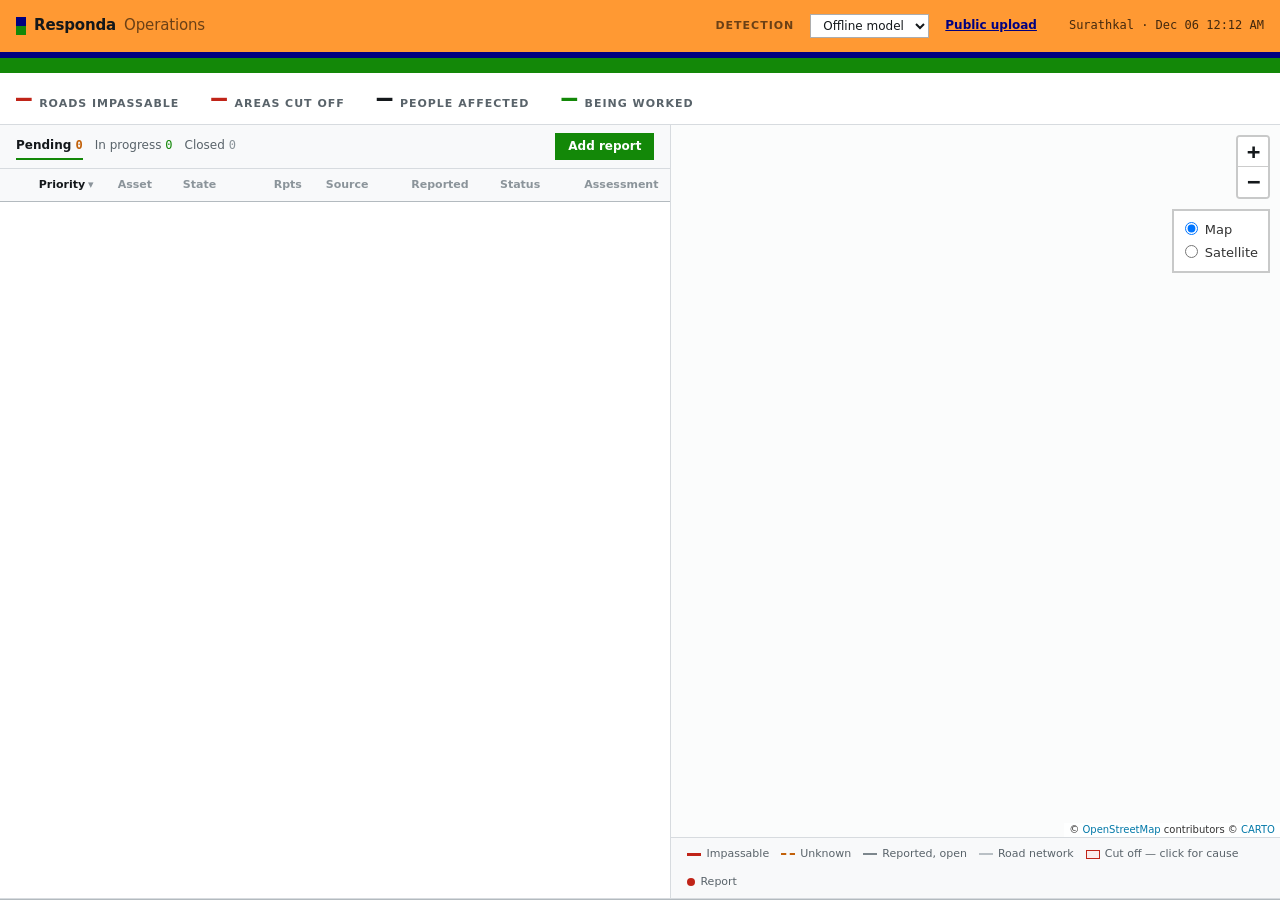
==== commit 181a2b08: "Add a real basemap with a satellite toggle, and live-console feedback Both maps had zero tile layers" ====
--- a/frontend/dashboard.html
+++ b/frontend/dashboard.html
@@ -22,6 +22,7 @@
         <option value="api">Cloud API</option>
       </select>
       <a href="upload.html">Public upload</a>
+      <span id="syncStatus" class="sync-status" role="status" aria-live="polite"></span>
       <span id="clock" class="num">Surathkal</span>
     </div>
   </header>
--- a/frontend/styles.css
+++ b/frontend/styles.css
@@ -163,6 +163,11 @@
 .topbar :focus-visible { outline: 2px solid var(--flag-navy); outline-offset: 1px }
 .topbar a { color: var(--flag-navy); font-size: var(--t-sm); font-weight: 600 }
 .topbar a:hover { text-decoration-thickness: 2px }
+/* Not --bad red here: this sits on saffron, and the header's own rule above
+   is that red-on-saffron is exactly the low-contrast pairing to avoid --
+   dark ink, bold, is what actually reads as "look at this" on this ground. */
+.sync-status { color: rgba(0, 0, 0, .58) }
+.sync-status.warn { color: var(--ink); font-weight: 700 }
 
 /* ============================================================ Impact strip */
 
@@ -363,17 +368,49 @@
 .hint.on { display: block }
 .mapwrap.placing .leaflet-container { cursor: crosshair }
 
+/* Every line and pin here was tuned to read against the pale, near-white
+   Positron ground (see COLORS.neutral in app.js). A satellite photo is
+   neither pale nor flat, so the same colours need a white halo to stay
+   legible over it -- tiles are <img> elements, so this only ever touches
+   our own drawn canvas/svg content, never the imagery underneath. */
+.leaflet-container.sat-mode canvas,
+.leaflet-container.sat-mode .leaflet-overlay-pane svg {
+  filter: drop-shadow(0 0 1.5px #fff) drop-shadow(0 0 1.5px #fff);
+}
+
+/* Leaflet's own control chrome, restyled to the flat/square rest of the map
+   controls instead of its default rounded white pill. */
+.leaflet-control-layers {
+  border: 1px solid var(--rule-strong);
+  border-radius: 0;
+  box-shadow: 0 1px 4px rgba(0, 0, 0, .12);
+  font-size: var(--t-sm);
+}
+.leaflet-control-layers-toggle { border-radius: 0 }
+.leaflet-control-layers label { margin: 2px 0 }
+.leaflet-control-attribution { font-size: 10px }
+
 .pin {
   width: 11px; height: 11px;
   border: 2px solid #fff;
   box-shadow: 0 0 0 1px currentColor;
+  transition: box-shadow 1s ease-out;
 }
 .pin.road { border-radius: 50% }
 .pin.building { transform: rotate(45deg) }
-.pocket { fill: var(--bad); fill-opacity: .10; stroke: var(--bad); stroke-width: 1.5; cursor: pointer }
+.pocket {
+  fill: var(--bad); fill-opacity: .10; stroke: var(--bad); stroke-width: 1.5;
+  cursor: pointer; transition: fill-opacity .3s, stroke-width .3s;
+}
 .pocket:hover, .pocket.on { fill-opacity: .2; stroke-width: 2.5 }
 .cut { stroke: var(--bad) }
 .cut.on { stroke-width: 6 }
+
+/* A one-shot highlight for a pocket or pin that appeared since the last
+   refresh -- a CSS transition back to normal, not a looping animation. This
+   product's rule is no keyframes; this still draws the eye without one. */
+.pin.new { box-shadow: 0 0 0 5px currentColor }
+.pocket.new { fill-opacity: .4; stroke-width: 3.5 }
 
 /* ============================================================ Detail */
 
@@ -472,6 +509,27 @@
 .preview { display: none; margin-top: var(--s4) }
 .preview img { max-width: 220px; border: 1px solid var(--rule) }
 .locator { height: 260px; margin-top: var(--s4); border: 1px solid var(--rule) }
+
+.geosearch { position: relative; margin-top: var(--s4) }
+.geosearch-results {
+  display: none;
+  position: absolute; left: 0; right: 0; top: 100%; z-index: 500;
+  margin-top: -1px;
+  background: var(--paper); border: 1px solid var(--rule-strong);
+  max-height: 240px; overflow-y: auto;
+}
+.geosearch-results.on { display: block }
+.geosearch-results button {
+  display: block; width: 100%; text-align: left; padding: var(--s2) var(--s3);
+  border: 0; border-top: 1px solid var(--rule); background: var(--paper);
+}
+.geosearch-results button:first-child { border-top: 0 }
+.geosearch-results button:hover, .geosearch-results button.active { background: var(--hover) }
+.geosearch-name { display: block }
+.geosearch-detail { display: block; font-size: var(--t-sm); color: var(--ink-2) }
+.geosearch-results .status {
+  padding: var(--s2) var(--s3); font-size: var(--t-sm); color: var(--ink-2);
+}
 .grid2 { display: grid; grid-template-columns: 1fr 1fr; gap: var(--s4); margin-top: var(--s4) }
 .msg { display: none; margin-top: var(--s4); padding: var(--s2) var(--s3); border: 1px solid }
 .msg.ok { display: block; background: var(--ok-soft); border-color: var(--ok); color: var(--ok) }
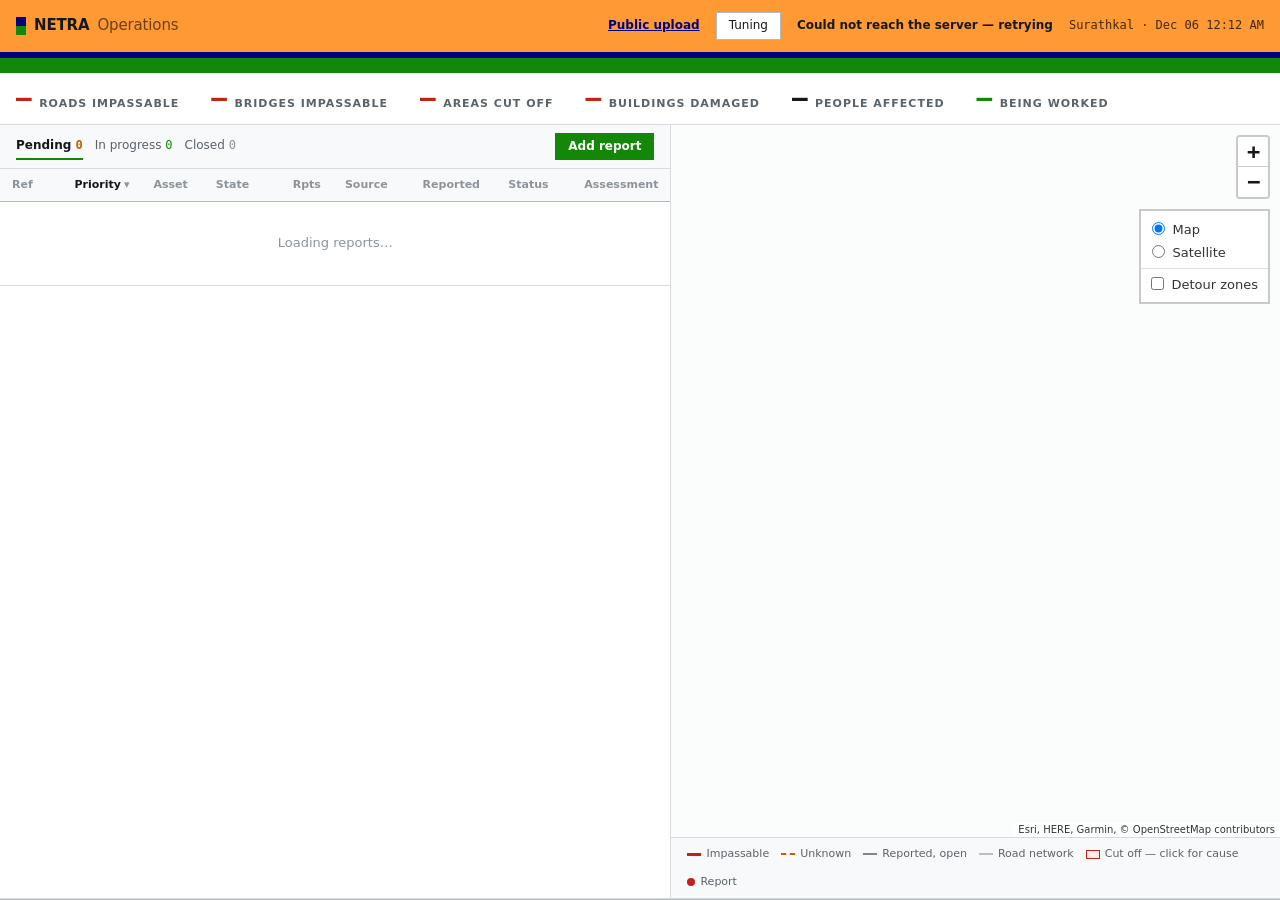
==== commit 3240a8dd: "Operator console: re-bind, tuning, detours; brand as NETRA; loading states Dashboard: - Rebrand Resp" ====
--- a/frontend/dashboard.html
+++ b/frontend/dashboard.html
@@ -3,7 +3,7 @@
 <head>
   <meta charset="utf-8">
   <meta name="viewport" content="width=device-width, initial-scale=1">
-  <title>Operations · Responda</title>
+  <title>Operations · NETRA</title>
   <meta name="description" content="District disaster management operations console: road passability, severed communities, and the triage queue for incoming field reports.">
   <link rel="icon" href="data:image/svg+xml,<svg xmlns='http://www.w3.org/2000/svg' viewBox='0 0 32 32'><rect width='32' height='10' fill='%23ff9933'/><rect y='10' width='32' height='12' fill='%23ffffff'/><rect y='22' width='32' height='10' fill='%23138808'/><circle cx='16' cy='16' r='4' fill='none' stroke='%23000080' stroke-width='1.6'/></svg>">
   <link rel="stylesheet" href="vendor/leaflet.css">
@@ -13,15 +13,10 @@
 <div class="shell">
 
   <header class="topbar">
-    <div class="wordmark"><i class="mark"></i>Responda <span>Operations</span></div>
+    <div class="wordmark"><i class="mark"></i>NETRA <span>Operations</span></div>
     <div class="topbar-right">
-      <label class="sr-only" for="mode">Detection mode</label>
-      <span class="label">Detection</span>
-      <select id="mode">
-        <option value="model">Offline model</option>
-        <option value="api">Cloud API</option>
-      </select>
       <a href="upload.html">Public upload</a>
+      <button class="btn" id="tuneBtn" type="button">Tuning</button>
       <span id="syncStatus" class="sync-status" role="status" aria-live="polite"></span>
       <span id="clock" class="num">Surathkal</span>
     </div>
@@ -30,7 +25,9 @@
 
   <div class="impact" id="impact" role="status" aria-live="polite">
     <div class="figure bad"><b id="figRoads">—</b><span>Roads impassable</span></div>
+    <div class="figure bad" id="figBridgesWrap" hidden><b id="figBridges">—</b><span>Bridges impassable</span></div>
     <div class="figure bad"><b id="figAreas">—</b><span>Areas cut off</span></div>
+    <div class="figure bad" id="figBuildingsWrap" hidden><b id="figBuildings">—</b><span>Buildings damaged</span></div>
     <div class="figure plain"><b id="figPeople">—</b><span>People affected</span></div>
     <div class="figure ok"><b id="figWorking">—</b><span>Being worked</span></div>
     <div class="impact-note" id="impactNote"></div>
@@ -49,12 +46,13 @@
       <div class="tablewrap">
         <table>
           <colgroup>
-            <col class="c-pri"><col class="c-asset"><col class="c-state">
+            <col class="c-ref"><col class="c-pri"><col class="c-asset"><col class="c-state">
             <col class="c-rpts"><col class="c-src"><col class="c-when">
             <col class="c-status"><col>
           </colgroup>
           <thead>
             <tr>
+              <th data-sort="id"><button type="button">Ref</button></th>
               <th class="right" data-sort="priority_score" aria-sort="descending"><button type="button">Priority<span class="sort">▾</span></button></th>
               <th data-sort="asset_type"><button type="button">Asset</button></th>
               <th data-sort="state"><button type="button">State</button></th>
@@ -65,13 +63,14 @@
               <th class="why" data-sort="priority_reason"><button type="button">Assessment</button></th>
             </tr>
           </thead>
-          <tbody id="rows"></tbody>
+          <tbody id="rows"><tr><td class="empty" colspan="9">Loading reports…</td></tr></tbody>
         </table>
       </div>
     </section>
 
     <section class="mapwrap" id="mapwrap">
       <div id="map" class="map"></div>
+      <div class="loading" id="mapLoading">Loading map…</div>
       <div class="hint" id="hint">Click the map to place the report. Esc to cancel.</div>
       <div class="legend">
         <span class="k-bad"><i></i>Impassable</span>
@@ -85,6 +84,11 @@
   </div>
 
   <section class="detail" id="detail" aria-hidden="true"></section>
+
+  <div class="lightbox" id="lightbox" aria-hidden="true">
+    <img id="lightboxImg" alt="Field photo, full size">
+    <span class="lightbox-hint">Click photo to zoom · Esc to close</span>
+  </div>
 </div>
 
 <script src="vendor/leaflet.js"></script>
--- a/frontend/styles.css
+++ b/frontend/styles.css
@@ -1,5 +1,5 @@
 /* ==========================================================================
-   Responda — operations console
+   NETRA — operations console
    Light ground, thin rules, tabular data. No pills, no keyframes.
    Four semantic colours (bad / warn / ok / neutral), one spacing scale,
    one type scale. Nothing below picks its own hex.
@@ -219,7 +219,7 @@
   display: flex; flex-direction: column;
   background: var(--paper);
 }
-.mapwrap { border-left: 1px solid var(--rule) }
+.mapwrap { border-left: 1px solid var(--rule); position: relative }
 
 /* ============================================================ Queue */
 
@@ -289,6 +289,7 @@
 
 /* Column widths: everything fixed so the assessment gets the leftover room,
    which is the column an operator actually reads. */
+col.c-ref { width: 52px }
 col.c-pri { width: 132px }
 col.c-asset { width: 72px }
 col.c-state { width: 124px }
@@ -405,6 +406,12 @@
 .pocket:hover, .pocket.on { fill-opacity: .2; stroke-width: 2.5 }
 .cut { stroke: var(--bad) }
 .cut.on { stroke-width: 6 }
+/* Opt-in overlay -- recessive against the severed pockets. */
+.detour {
+  fill: var(--warn, #c2610a); fill-opacity: .07;
+  stroke: var(--warn, #c2610a); stroke-width: 1; stroke-dasharray: 5 4;
+}
+.detour:hover { fill-opacity: .16 }
 
 /* A one-shot highlight for a pocket or pin that appeared since the last
    refresh -- a CSS transition back to normal, not a looping animation. This
@@ -432,6 +439,19 @@
 .detail-body { overflow: auto; padding: var(--s4); flex: 1 }
 .cols { display: grid; grid-template-columns: 200px minmax(0, 1fr) minmax(0, 1fr); gap: var(--s5) }
 .cols img { width: 100%; border: 1px solid var(--rule) }
+.cols img.zoomable { cursor: zoom-in }
+
+/* Full-screen field photo, so an operator can actually read the damage. */
+.lightbox { position: fixed; inset: 0; z-index: 1000; display: none;
+  align-items: center; justify-content: center; padding: var(--s5);
+  background: rgba(12, 14, 16, .92) }
+.lightbox.open { display: flex }
+.lightbox img { max-width: 100%; max-height: 100%; object-fit: contain;
+  cursor: zoom-in; box-shadow: 0 4px 32px rgba(0, 0, 0, .5) }
+.lightbox.zoomed { display: block; overflow: auto }
+.lightbox.zoomed img { max-width: none; max-height: none; width: auto; cursor: zoom-out }
+.lightbox-hint { position: fixed; left: 0; right: 0; bottom: var(--s4); text-align: center;
+  color: rgba(255, 255, 255, .7); font-size: var(--t-sm); pointer-events: none }
 
 dl { margin: 0; display: grid; grid-template-columns: auto 1fr; gap: var(--s1) var(--s4); align-content: start }
 dt { color: var(--ink-3); font-size: var(--t-sm); white-space: nowrap }
@@ -496,6 +516,9 @@
   width: 100%; padding: var(--s1) var(--s2);
   border: 1px solid var(--rule-strong); background: var(--paper);
 }
+.settings-grid { display: grid; grid-template-columns: 1fr 1fr; gap: 0 var(--s4) }
+.settings-grid .field { margin-bottom: var(--s2) }
+@media (max-width: 640px) { .settings-grid { grid-template-columns: 1fr } }
 
 /* ============================================================ Upload page */
 
@@ -508,7 +531,7 @@
 .drop input { margin-top: var(--s3) }
 .preview { display: none; margin-top: var(--s4) }
 .preview img { max-width: 220px; border: 1px solid var(--rule) }
-.locator { height: 260px; margin-top: var(--s4); border: 1px solid var(--rule) }
+.locator { height: 260px; margin-top: var(--s4); border: 1px solid var(--rule); position: relative }
 
 .geosearch { position: relative; margin-top: var(--s4) }
 .geosearch-results {
@@ -535,6 +558,35 @@
 .msg.ok { display: block; background: var(--ok-soft); border-color: var(--ok); color: var(--ok) }
 .msg.warn { display: block; background: var(--warn-soft); border-color: var(--warn); color: var(--warn) }
 .msg.err { display: block; background: var(--bad-soft); border-color: var(--bad); color: var(--bad) }
+
+/* ============================================================ Busy / loading
+   Everything else here follows a "no keyframes" rule. A spinner needs one,
+   and a slow request that reads as a dead page is the worse problem, so:
+   exactly one keyframe, used only for the states below. */
+@keyframes spin { to { transform: rotate(360deg) } }
+
+/* A button mid-request: hide its label, block re-clicks, spin in its place. */
+.btn[aria-busy="true"] { color: transparent; position: relative; pointer-events: none; opacity: .8 }
+.btn[aria-busy="true"]::after {
+  content: ""; position: absolute; inset: 0; margin: auto;
+  width: 13px; height: 13px; border-radius: 50%;
+  border: 2px solid var(--ink-3); border-right-color: transparent;
+  animation: spin .7s linear infinite;
+}
+.btn-primary[aria-busy="true"]::after { border-color: #fff; border-right-color: transparent }
+
+/* Full-panel cover for a map or the queue before its first data lands. */
+.loading {
+  position: absolute; inset: 0; z-index: 600;
+  display: flex; align-items: center; justify-content: center; gap: var(--s2);
+  background: var(--paper); color: var(--ink-2); font-size: var(--t-sm);
+}
+.loading[hidden] { display: none }
+.loading::before {
+  content: ""; width: 14px; height: 14px; border-radius: 50%;
+  border: 2px solid var(--rule-strong); border-right-color: transparent;
+  animation: spin .7s linear infinite;
+}
 
 /* ============================================================ Responsive */
 
